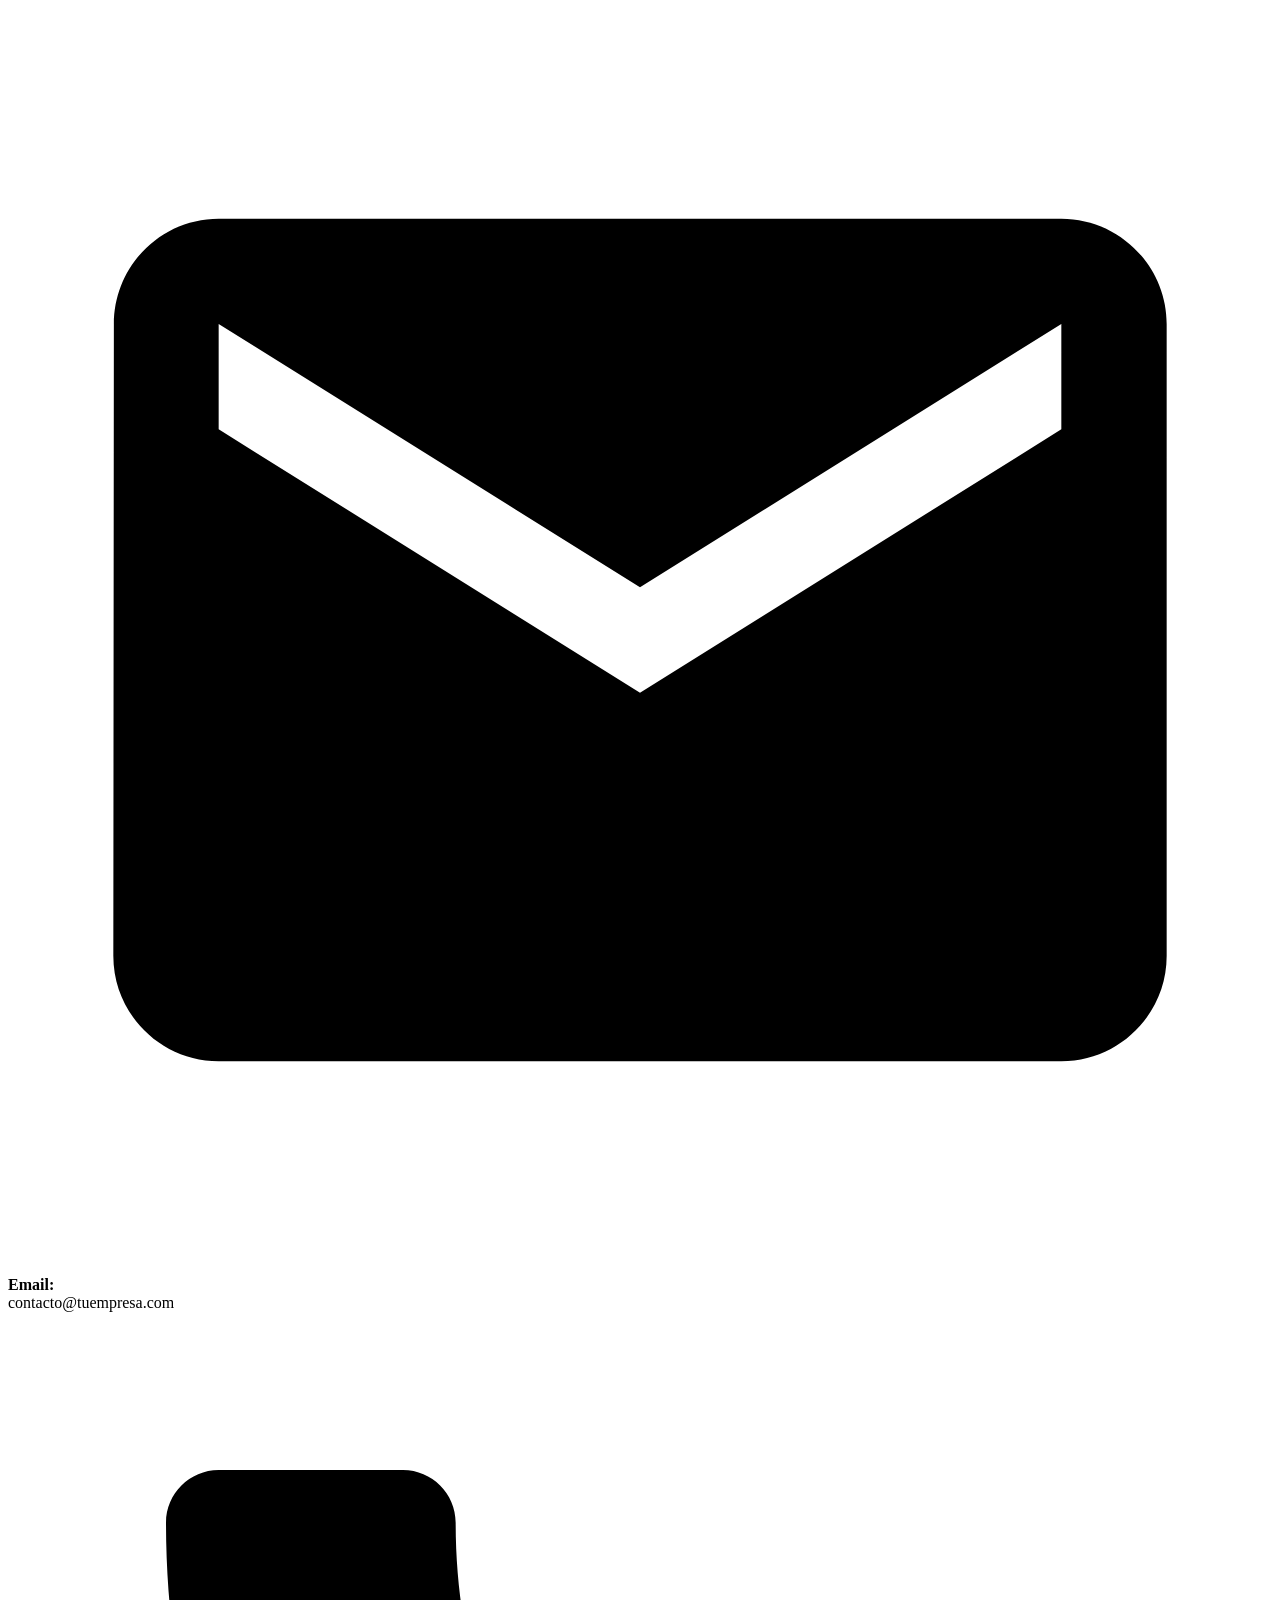
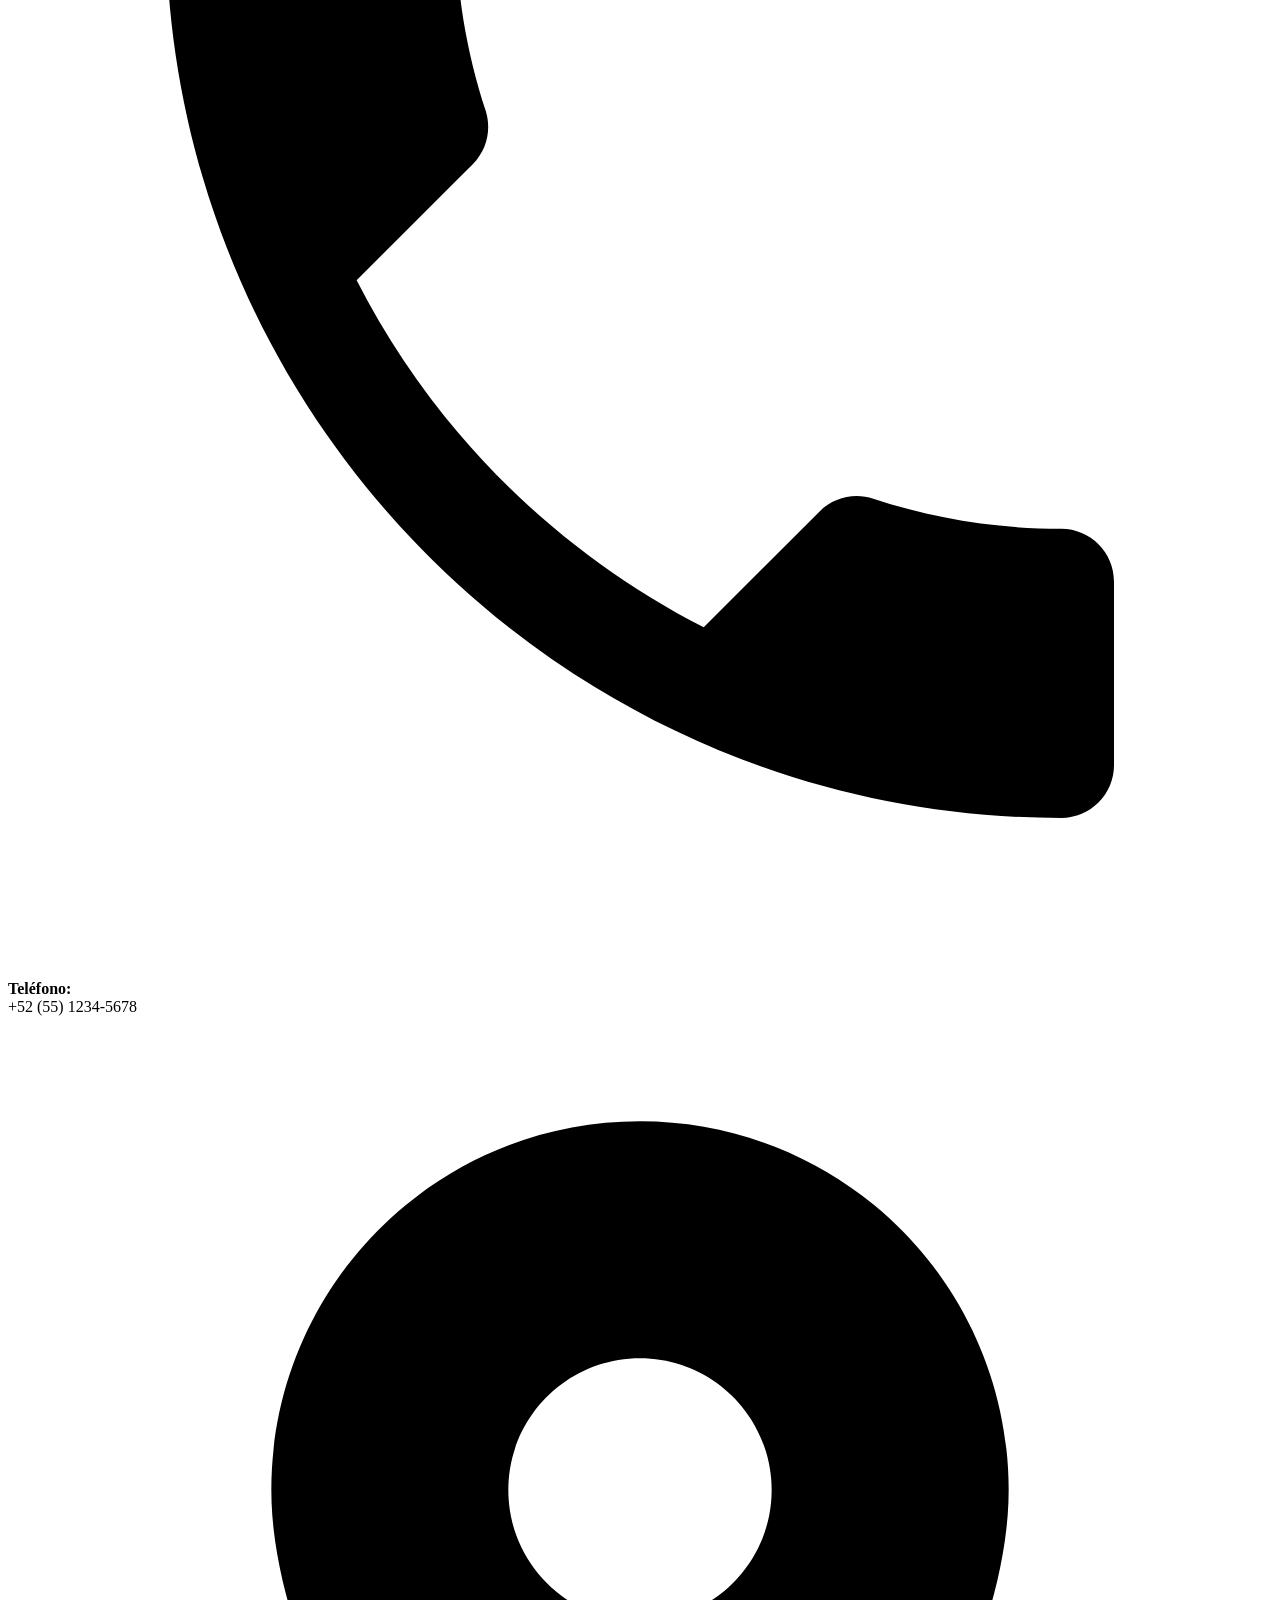
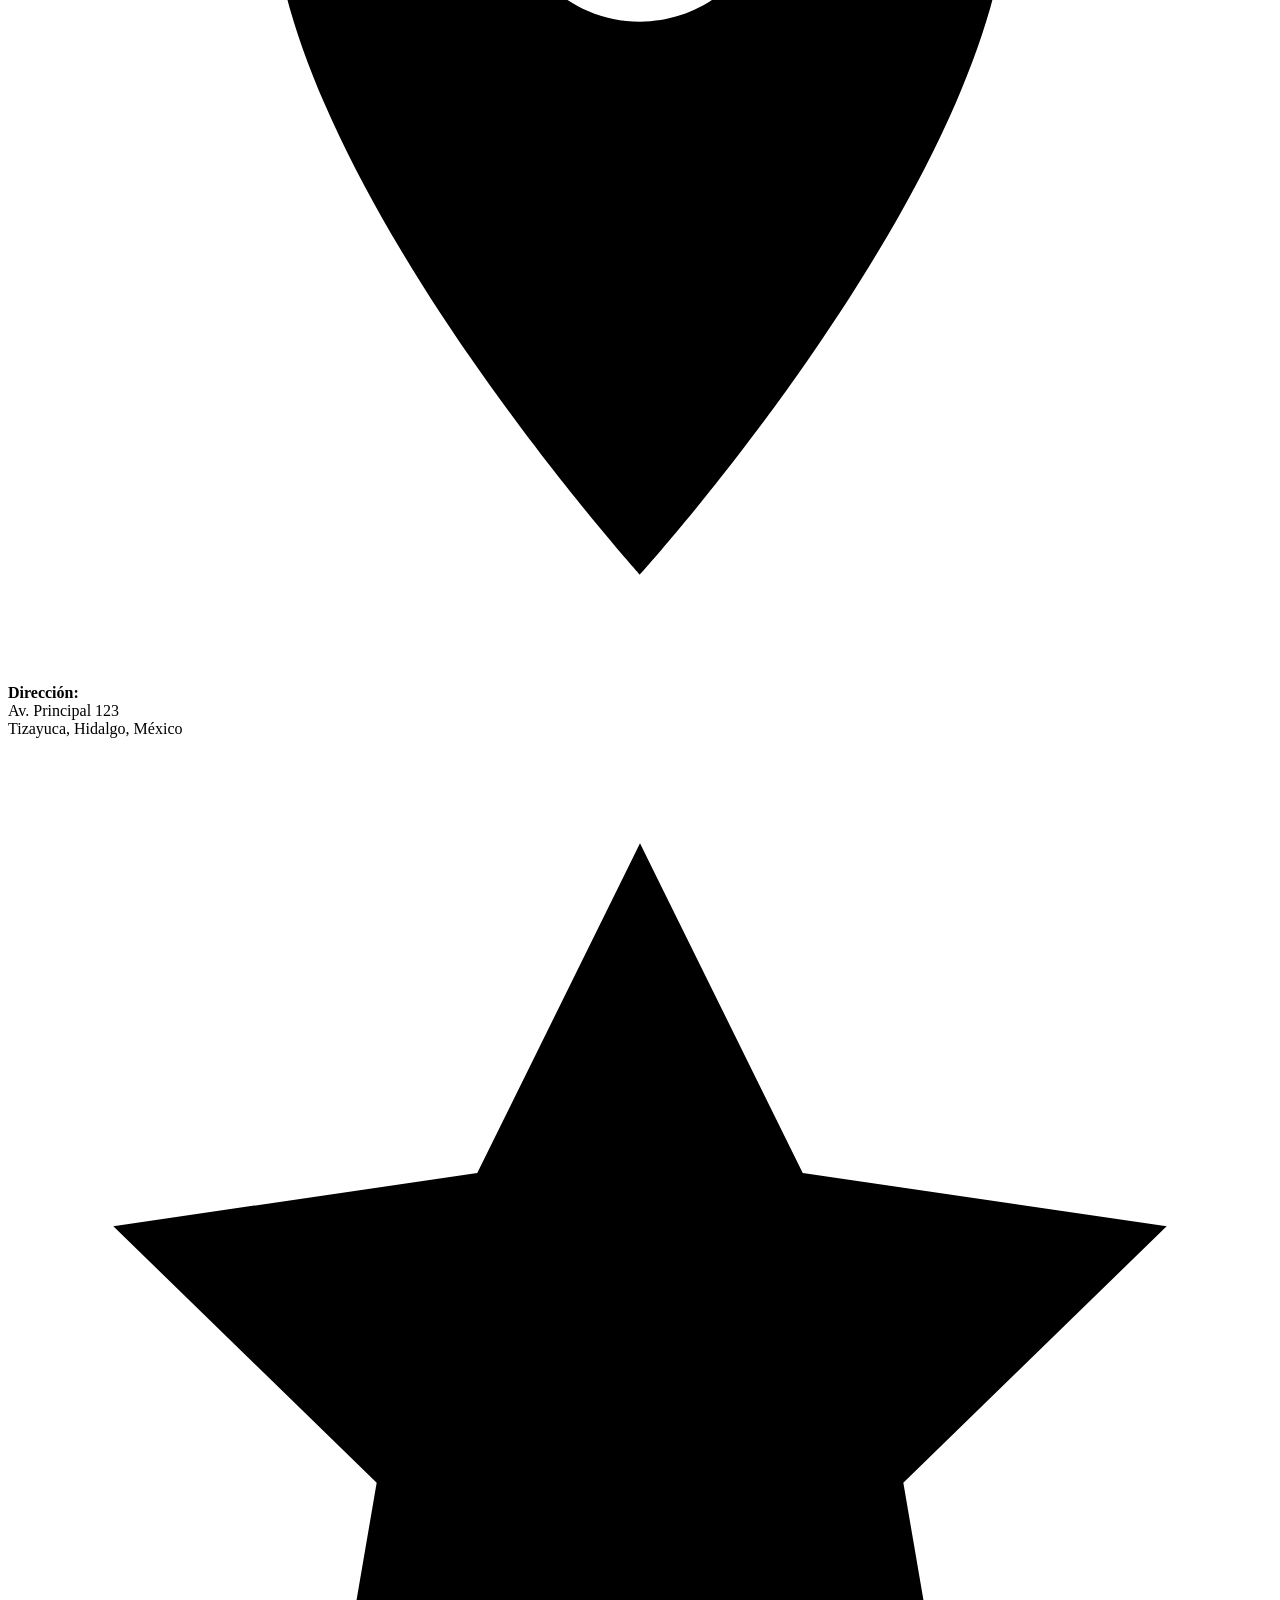
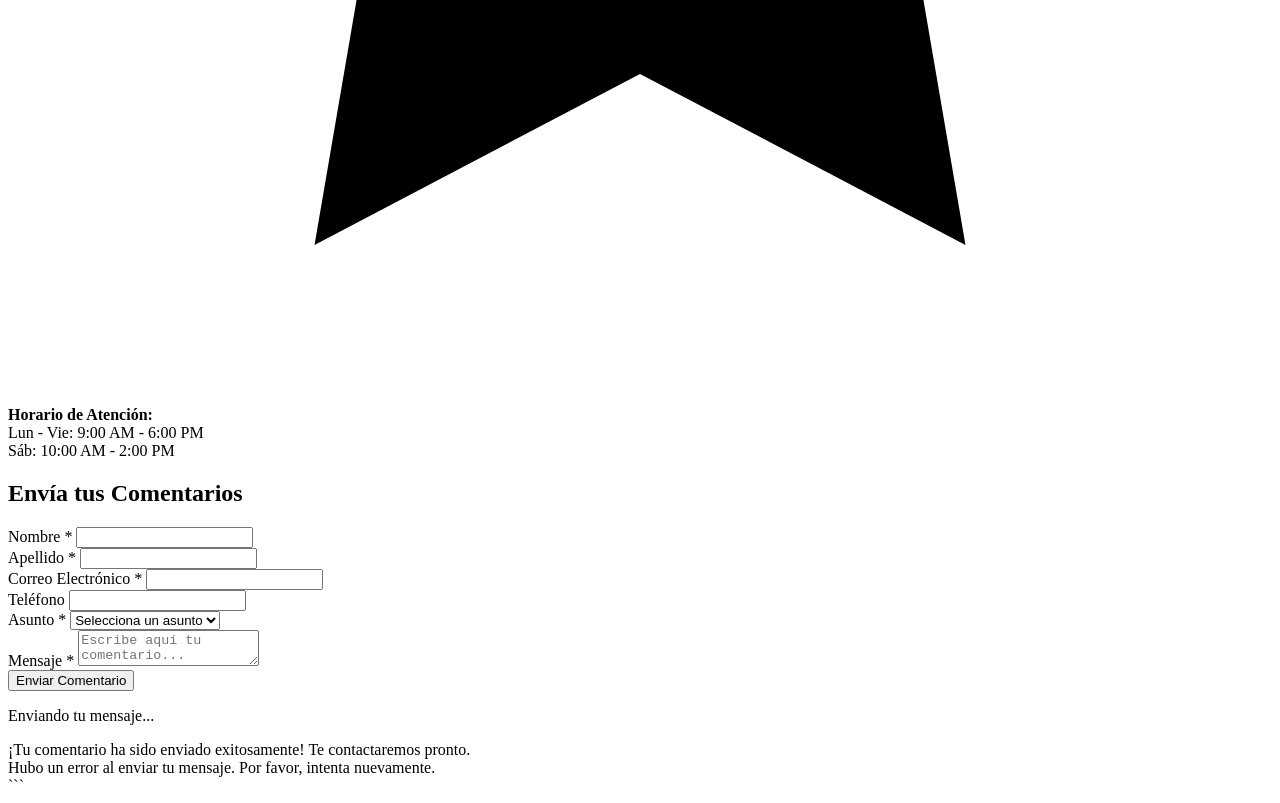
==== contacto.html @ 6d084d86 "Actualizar contacto.html" ====
<!DOCTYPE html>


            <div class="info-item">
                <svg class="info-icon" viewBox="0 0 24 24">
                    <path d="M20 4H4c-1.1 0-1.99.9-1.99 2L2 18c0 1.1.9 2 2 2h16c1.1 0 2-.9 2-2V6c0-1.1-.9-2-2-2zm0 4l-8 5-8-5V6l8 5 8-5v2z"/>
                </svg>
                <div>
                    <strong>Email:</strong><br>
                    contacto@tuempresa.com
                </div>
            </div>

            <div class="info-item">
                <svg class="info-icon" viewBox="0 0 24 24">
                    <path d="M6.62 10.79c1.44 2.83 3.76 5.14 6.59 6.59l2.2-2.2c.27-.27.67-.36 1.02-.24 1.12.37 2.33.57 3.57.57.55 0 1 .45 1 1V20c0 .55-.45 1-1 1-9.39 0-17-7.61-17-17 0-.55.45-1 1-1h3.5c.55 0 1 .45 1 1 0 1.25.2 2.45.57 3.57.11.35.03.74-.25 1.02l-2.2 2.2z"/>
                </svg>
                <div>
                    <strong>Teléfono:</strong><br>
                    +52 (55) 1234-5678
                </div>
            </div>

            <div class="info-item">
                <svg class="info-icon" viewBox="0 0 24 24">
                    <path d="M12 2C8.13 2 5 5.13 5 9c0 5.25 7 13 7 13s7-7.75 7-13c0-3.87-3.13-7-7-7zm0 9.5c-1.38 0-2.5-1.12-2.5-2.5s1.12-2.5 2.5-2.5 2.5 1.12 2.5 2.5-1.12 2.5-2.5 2.5z"/>
                </svg>
                <div>
                    <strong>Dirección:</strong><br>
                    Av. Principal 123<br>
                    Tizayuca, Hidalgo, México
                </div>
            </div>

            <div class="info-item">
                <svg class="info-icon" viewBox="0 0 24 24">
                    <path d="M12 2l3.09 6.26L22 9.27l-5 4.87 1.18 6.88L12 17.77l-6.18 3.25L7 14.14 2 9.27l6.91-1.01L12 2z"/>
                </svg>
                <div>
                    <strong>Horario de Atención:</strong><br>
                    Lun - Vie: 9:00 AM - 6:00 PM<br>
                    Sáb: 10:00 AM - 2:00 PM
                </div>
            </div>
        </div>

        <div class="contact-form">
            <h2>Envía tus Comentarios</h2>
            <form id="contactForm">
                <div class="form-row">
                    <div class="form-group">
                        <label for="nombre">Nombre *</label>
                        <input type="text" id="nombre" name="nombre" required>
                    </div>
                    <div class="form-group">
                        <label for="apellido">Apellido *</label>
                        <input type="text" id="apellido" name="apellido" required>
                    </div>
                </div>

                <div class="form-row">
                    <div class="form-group">
                        <label for="email">Correo Electrónico *</label>
                        <input type="email" id="email" name="email" required>
                    </div>
                    <div class="form-group">
                        <label for="telefono">Teléfono</label>
                        <input type="tel" id="telefono" name="telefono">
                    </div>
                </div>

                <div class="form-group">
                    <label for="asunto">Asunto *</label>
                    <select id="asunto" name="asunto" required>
                        <option value="">Selecciona un asunto</option>
                        <option value="comentario">Comentario General</option>
                        <option value="sugerencia">Sugerencia</option>
                        <option value="queja">Queja</option>
                        <option value="felicitacion">Felicitación</option>
                        <option value="soporte">Soporte Técnico</option>
                        <option value="otro">Otro</option>
                    </select>
                </div>

                <div class="form-group">
                    <label for="mensaje">Mensaje *</label>
                    <textarea id="mensaje" name="mensaje" placeholder="Escribe aquí tu comentario..." required></textarea>
                </div>

                <button type="submit" class="submit-btn">
                    Enviar Comentario
                </button>

                <div class="loading">
                    <div class="spinner"></div>
                    <p>Enviando tu mensaje...</p>
                </div>

                <div class="success-message">
                    ¡Tu comentario ha sido enviado exitosamente! Te contactaremos pronto.
                </div>

                <div class="error-message">
                    Hubo un error al enviar tu mensaje. Por favor, intenta nuevamente.
                </div>
            </form>
        </div>
    </div>
</div>

<script>
    document.getElementById('contactForm').addEventListener('submit', function(e) {
        e.preventDefault();
        
        // Obtener los datos del formulario
        const formData = {
            nombre: document.getElementById('nombre').value,
            apellido: document.getElementById('apellido').value,
            email: document.getElementById('email').value,
            telefono: document.getElementById('telefono').value,
            asunto: document.getElementById('asunto').value,
            mensaje: document.getElementById('mensaje').value
        };

        // Validación básica
        if (!formData.nombre || !formData.apellido || !formData.email || !formData.asunto || !formData.mensaje) {
            showError('Por favor, completa todos los campos obligatorios.');
            return;
        }

        // Validar email
        const emailRegex = /^[^\s@]+@[^\s@]+\.[^\s@]+$/;
        if (!emailRegex.test(formData.email)) {
            showError('Por favor, ingresa un correo electrónico válido.');
            return;
        }

        // Mostrar loading
        showLoading(true);
        hideMessages();

        // Simular envío del formulario
        setTimeout(() => {
            // Aquí normalmente harías una petición AJAX a tu servidor
            sendEmail(formData);
        }, 2000);
    });

    function sendEmail(formData) {
        // Configurar EmailJS o método de envío de correo
        // Por ahora simularemos el envío exitoso
        
        // Construir el enlace mailto como respaldo
        const subject = `Contacto Web: ${formData.asunto}`;
        const body = `
```

Nombre: ${formData.nombre} ${formData.apellido}
Email: ${formData.email}
Teléfono: ${formData.telefono || ‘No proporcionado’}
Asunto: ${formData.asunto}

Mensaje:
${formData.mensaje}
`.trim();

```
        const mailtoLink = `mailto:contacto@tuempresa.com?subject=${encodeURIComponent(subject)}&body=${encodeURIComponent(body)}`;
        
        // Abrir cliente de correo
        window.location.href = mailtoLink;
        
        showLoading(false);
        showSuccess();
        resetForm();
    }

    function showLoading(show) {
        const loading = document.querySelector('.loading');
        const submitBtn = document.querySelector('.submit-btn');
        
        if (show) {
            loading.style.display = 'block';
            submitBtn.style.display = 'none';
        } else {
            loading.style.display = 'none';
            submitBtn.style.display = 'block';
        }
    }

    function showSuccess() {
        const successMsg = document.querySelector('.success-message');
        successMsg.style.display = 'block';
        
        setTimeout(() => {
            successMsg.style.display = 'none';
        }, 5000);
    }

    function showError(message) {
        const errorMsg = document.querySelector('.error-message');
        errorMsg.textContent = message;
        errorMsg.style.display = 'block';
        
        setTimeout(() => {
            errorMsg.style.display = 'none';
        }, 5000);
    }

    function hideMessages() {
        document.querySelector('.success-message').style.display = 'none';
        document.querySelector('.error-message').style.display = 'none';
    }

    function resetForm() {
        document.getElementById('contactForm').reset();
    }

    // Animaciones adicionales para mejorar la experiencia
    document.addEventListener('DOMContentLoaded', function() {
        const formInputs = document.querySelectorAll('input, textarea, select');
        
        formInputs.forEach(input => {
            input.addEventListener('focus', function() {
                this.parentElement.style.transform = 'scale(1.02)';
            });
            
            input.addEventListener('blur', function() {
                this.parentElement.style.transform = 'scale(1)';
            });
        });
    });
</script>
```

</body>
</html>
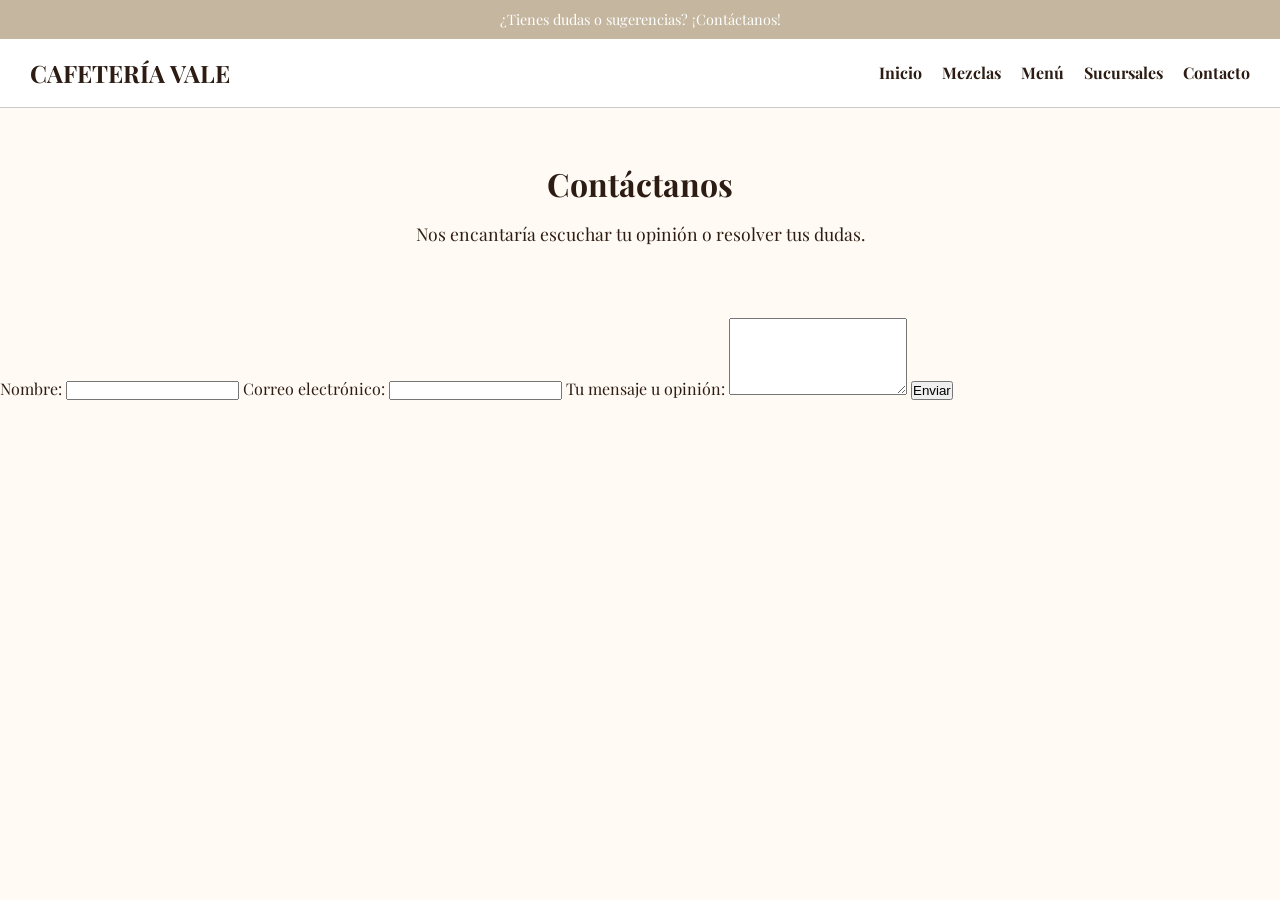
==== commit 779ab2b6: "Actualizar contacto.html" ====
--- a/contacto.html
+++ b/contacto.html
@@ -1,237 +1,45 @@
 <!DOCTYPE html>
+<html lang="es">
+<head>
+  <meta charset="UTF-8" />
+  <meta name="viewport" content="width=device-width, initial-scale=1.0"/>
+  <title>Contacto | Cafetería Vale</title>
+  <link rel="stylesheet" href="style.css" />
+</head>
+<body>
 
+  <div class="top-bar">¿Tienes dudas o sugerencias? ¡Contáctanos!</div>
 
-            <div class="info-item">
-                <svg class="info-icon" viewBox="0 0 24 24">
-                    <path d="M20 4H4c-1.1 0-1.99.9-1.99 2L2 18c0 1.1.9 2 2 2h16c1.1 0 2-.9 2-2V6c0-1.1-.9-2-2-2zm0 4l-8 5-8-5V6l8 5 8-5v2z"/>
-                </svg>
-                <div>
-                    <strong>Email:</strong><br>
-                    contacto@tuempresa.com
-                </div>
-            </div>
+  <nav class="navbar">
+    <div class="logo">CAFETERÍA VALE</div>
+    <ul class="nav-links">
+      <li><a href="index.html">Inicio</a></li>
+      <li><a href="mezclas.html">Mezclas</a></li>
+      <li><a href="menu.html">Menú</a></li>
+      <li><a href="sucursales.html">Sucursales</a></li>
+      <li><a href="contacto.html">Contacto</a></li>
+    </ul>
+  </nav>
 
-            <div class="info-item">
-                <svg class="info-icon" viewBox="0 0 24 24">
-                    <path d="M6.62 10.79c1.44 2.83 3.76 5.14 6.59 6.59l2.2-2.2c.27-.27.67-.36 1.02-.24 1.12.37 2.33.57 3.57.57.55 0 1 .45 1 1V20c0 .55-.45 1-1 1-9.39 0-17-7.61-17-17 0-.55.45-1 1-1h3.5c.55 0 1 .45 1 1 0 1.25.2 2.45.57 3.57.11.35.03.74-.25 1.02l-2.2 2.2z"/>
-                </svg>
-                <div>
-                    <strong>Teléfono:</strong><br>
-                    +52 (55) 1234-5678
-                </div>
-            </div>
+  <section class="bienvenida">
+    <h2>Contáctanos</h2>
+    <p>Nos encantaría escuchar tu opinión o resolver tus dudas.</p>
+  </section>
 
-            <div class="info-item">
-                <svg class="info-icon" viewBox="0 0 24 24">
-                    <path d="M12 2C8.13 2 5 5.13 5 9c0 5.25 7 13 7 13s7-7.75 7-13c0-3.87-3.13-7-7-7zm0 9.5c-1.38 0-2.5-1.12-2.5-2.5s1.12-2.5 2.5-2.5 2.5 1.12 2.5 2.5-1.12 2.5-2.5 2.5z"/>
-                </svg>
-                <div>
-                    <strong>Dirección:</strong><br>
-                    Av. Principal 123<br>
-                    Tizayuca, Hidalgo, México
-                </div>
-            </div>
+  <section class="formulario-contacto">
+    <form action="https://formspree.io/f/tu-id-aqui" method="POST">
+      <label for="nombre">Nombre:</label>
+      <input type="text" id="nombre" name="nombre" required />
 
-            <div class="info-item">
-                <svg class="info-icon" viewBox="0 0 24 24">
-                    <path d="M12 2l3.09 6.26L22 9.27l-5 4.87 1.18 6.88L12 17.77l-6.18 3.25L7 14.14 2 9.27l6.91-1.01L12 2z"/>
-                </svg>
-                <div>
-                    <strong>Horario de Atención:</strong><br>
-                    Lun - Vie: 9:00 AM - 6:00 PM<br>
-                    Sáb: 10:00 AM - 2:00 PM
-                </div>
-            </div>
-        </div>
+      <label for="correo">Correo electrónico:</label>
+      <input type="email" id="correo" name="correo" required />
 
-        <div class="contact-form">
-            <h2>Envía tus Comentarios</h2>
-            <form id="contactForm">
-                <div class="form-row">
-                    <div class="form-group">
-                        <label for="nombre">Nombre *</label>
-                        <input type="text" id="nombre" name="nombre" required>
-                    </div>
-                    <div class="form-group">
-                        <label for="apellido">Apellido *</label>
-                        <input type="text" id="apellido" name="apellido" required>
-                    </div>
-                </div>
+      <label for="mensaje">Tu mensaje u opinión:</label>
+      <textarea id="mensaje" name="mensaje" rows="5" required></textarea>
 
-                <div class="form-row">
-                    <div class="form-group">
-                        <label for="email">Correo Electrónico *</label>
-                        <input type="email" id="email" name="email" required>
-                    </div>
-                    <div class="form-group">
-                        <label for="telefono">Teléfono</label>
-                        <input type="tel" id="telefono" name="telefono">
-                    </div>
-                </div>
-
-                <div class="form-group">
-                    <label for="asunto">Asunto *</label>
-                    <select id="asunto" name="asunto" required>
-                        <option value="">Selecciona un asunto</option>
-                        <option value="comentario">Comentario General</option>
-                        <option value="sugerencia">Sugerencia</option>
-                        <option value="queja">Queja</option>
-                        <option value="felicitacion">Felicitación</option>
-                        <option value="soporte">Soporte Técnico</option>
-                        <option value="otro">Otro</option>
-                    </select>
-                </div>
-
-                <div class="form-group">
-                    <label for="mensaje">Mensaje *</label>
-                    <textarea id="mensaje" name="mensaje" placeholder="Escribe aquí tu comentario..." required></textarea>
-                </div>
-
-                <button type="submit" class="submit-btn">
-                    Enviar Comentario
-                </button>
-
-                <div class="loading">
-                    <div class="spinner"></div>
-                    <p>Enviando tu mensaje...</p>
-                </div>
-
-                <div class="success-message">
-                    ¡Tu comentario ha sido enviado exitosamente! Te contactaremos pronto.
-                </div>
-
-                <div class="error-message">
-                    Hubo un error al enviar tu mensaje. Por favor, intenta nuevamente.
-                </div>
-            </form>
-        </div>
-    </div>
-</div>
-
-<script>
-    document.getElementById('contactForm').addEventListener('submit', function(e) {
-        e.preventDefault();
-        
-        // Obtener los datos del formulario
-        const formData = {
-            nombre: document.getElementById('nombre').value,
-            apellido: document.getElementById('apellido').value,
-            email: document.getElementById('email').value,
-            telefono: document.getElementById('telefono').value,
-            asunto: document.getElementById('asunto').value,
-            mensaje: document.getElementById('mensaje').value
-        };
-
-        // Validación básica
-        if (!formData.nombre || !formData.apellido || !formData.email || !formData.asunto || !formData.mensaje) {
-            showError('Por favor, completa todos los campos obligatorios.');
-            return;
-        }
-
-        // Validar email
-        const emailRegex = /^[^\s@]+@[^\s@]+\.[^\s@]+$/;
-        if (!emailRegex.test(formData.email)) {
-            showError('Por favor, ingresa un correo electrónico válido.');
-            return;
-        }
-
-        // Mostrar loading
-        showLoading(true);
-        hideMessages();
-
-        // Simular envío del formulario
-        setTimeout(() => {
-            // Aquí normalmente harías una petición AJAX a tu servidor
-            sendEmail(formData);
-        }, 2000);
-    });
-
-    function sendEmail(formData) {
-        // Configurar EmailJS o método de envío de correo
-        // Por ahora simularemos el envío exitoso
-        
-        // Construir el enlace mailto como respaldo
-        const subject = `Contacto Web: ${formData.asunto}`;
-        const body = `
-```
-
-Nombre: ${formData.nombre} ${formData.apellido}
-Email: ${formData.email}
-Teléfono: ${formData.telefono || ‘No proporcionado’}
-Asunto: ${formData.asunto}
-
-Mensaje:
-${formData.mensaje}
-`.trim();
-
-```
-        const mailtoLink = `mailto:contacto@tuempresa.com?subject=${encodeURIComponent(subject)}&body=${encodeURIComponent(body)}`;
-        
-        // Abrir cliente de correo
-        window.location.href = mailtoLink;
-        
-        showLoading(false);
-        showSuccess();
-        resetForm();
-    }
-
-    function showLoading(show) {
-        const loading = document.querySelector('.loading');
-        const submitBtn = document.querySelector('.submit-btn');
-        
-        if (show) {
-            loading.style.display = 'block';
-            submitBtn.style.display = 'none';
-        } else {
-            loading.style.display = 'none';
-            submitBtn.style.display = 'block';
-        }
-    }
-
-    function showSuccess() {
-        const successMsg = document.querySelector('.success-message');
-        successMsg.style.display = 'block';
-        
-        setTimeout(() => {
-            successMsg.style.display = 'none';
-        }, 5000);
-    }
-
-    function showError(message) {
-        const errorMsg = document.querySelector('.error-message');
-        errorMsg.textContent = message;
-        errorMsg.style.display = 'block';
-        
-        setTimeout(() => {
-            errorMsg.style.display = 'none';
-        }, 5000);
-    }
-
-    function hideMessages() {
-        document.querySelector('.success-message').style.display = 'none';
-        document.querySelector('.error-message').style.display = 'none';
-    }
-
-    function resetForm() {
-        document.getElementById('contactForm').reset();
-    }
-
-    // Animaciones adicionales para mejorar la experiencia
-    document.addEventListener('DOMContentLoaded', function() {
-        const formInputs = document.querySelectorAll('input, textarea, select');
-        
-        formInputs.forEach(input => {
-            input.addEventListener('focus', function() {
-                this.parentElement.style.transform = 'scale(1.02)';
-            });
-            
-            input.addEventListener('blur', function() {
-                this.parentElement.style.transform = 'scale(1)';
-            });
-        });
-    });
-</script>
-```
+      <button type="submit">Enviar</button>
+    </form>
+  </section>
 
 </body>
 </html>
--- a/style.css
+++ b/style.css
@@ -0,0 +1,570 @@
+/* Fuente vintage */
+@import url('https://fonts.googleapis.com/css2?family=Playfair+Display:wght@500&family=Roboto&display=swap');
+
+* {
+  margin: 0;
+  padding: 0;
+  box-sizing: border-box;
+}
+
+body {
+  font-family: 'Playfair Display', serif;
+  background-color: #fffaf3;
+  color: #2c1c13;
+  line-height: 1.6;
+}
+
+/* Top bar de envíos */
+.top-bar {
+  background-color: #c4b69f;
+  color: white;
+  text-align: center;
+  padding: 8px;
+  font-size: 0.9rem;
+}
+
+/* Navbar */
+.navbar {
+  display: flex;
+  justify-content: space-between;
+  align-items: center;
+  background-color: #fff;
+  padding: 15px 30px;
+  border-bottom: 1px solid #ccc;
+}
+
+.logo {
+  font-size: 1.5rem;
+  font-weight: bold;
+  color: #2c1c13;
+}
+
+.nav-links {
+  list-style: none;
+  display: flex;
+  gap: 20px;
+}
+
+.nav-links li a {
+  text-decoration: none;
+  color: #2c1c13;
+  font-weight: bold;
+  transition: color 0.3s;
+}
+
+.nav-links li a:hover {
+  color: #a67b5b;
+}
+
+.icons button {
+  font-size: 1.3rem;
+  background: none;
+  border: none;
+  cursor: pointer;
+}
+
+/* Sección de bienvenida */
+.bienvenida {
+  text-align: center;
+  padding: 50px 20px;
+}
+
+.bienvenida h2 {
+  font-size: 2rem;
+  margin-bottom: 10px;
+}
+
+.bienvenida p {
+  font-size: 1.1rem;
+  margin-bottom: 20px;
+}
+
+.boton-descarga {
+  display: inline-block;
+  background-color: #a67b5b;
+  color: white;
+  padding: 10px 20px;
+  text-decoration: none;
+  border-radius: 30px;
+  font-weight: bold;
+  margin-bottom: 30px;
+  transition: background-color 0.3s;
+}
+
+.boton-descarga:hover {
+  background-color: #8c5c3c;
+}
+
+.bienvenida img {
+  max-width: 90%;
+  height: auto;
+  margin-top: 20px;
+  border-radius: 10px;
+  box-shadow: 0 4px 10px rgba(0,0,0,0.1);
+}
+.producto {
+  width: 300px;
+  background-color: #fff9f3;
+  border-radius: 10px;
+  box-shadow: 0 4px 10px rgba(0, 0, 0, 0.1);
+  margin: 15px;
+  padding: 20px;
+  text-align: center;
+  font-family: 'Georgia', serif;
+  color: #4e342e;
+  display: inline-block;
+  vertical-align: top;
+  transition: transform 0.3s ease;
+}
+
+.producto:hover {
+  transform: scale(1.03);
+}
+
+.producto img {
+  width: 100%;
+  height: auto;
+  border-radius: 8px;
+  margin-bottom: 15px;
+}
+
+.producto h3 {
+  font-size: 20px;
+  margin-bottom: 10px;
+  color: #3e2723;
+}
+
+.producto p {
+  font-size: 16px;
+  margin: 5px 0;
+}
+
+.boton-descarga {
+  background-color: #6d4c41;
+  color: white;
+  border: none;
+  padding: 10px 18px;
+  margin-top: 10px;
+  border-radius: 5px;
+  cursor: pointer;
+  font-weight: bold;
+  font-size: 14px;
+  transition: background-color 0.3s ease;
+}
+
+.boton-descarga:hover {
+  background-color: #4e342e;
+}
+
+/* Sección de productos */
+.productos {
+  display: flex;
+  flex-wrap: wrap;
+  gap: 2em;
+  justify-content: center;
+  padding: 2em;
+}
+
+.producto {
+  background-color: white;
+  border-radius: 12px;
+  box-shadow: 0 4px 8px rgba(0,0,0,0.1);
+  padding: 1em;
+  width: 280px;
+  text-align: center;
+  transition: transform 0.3s;
+}
+
+.producto:hover {
+  transform: translateY(-5px);
+}
+
+.producto img {
+  width: 100%;
+  height: 180px;
+  object-fit: cover;
+  border-radius: 8px;
+  margin-bottom: 1em;
+}
+
+.producto h3 {
+  font-family: 'Playfair Display', serif;
+  font-size: 1.4em;
+  margin-bottom: 0.2em;
+}
+
+.producto p {
+  color: #4e342e;
+  font-size: 1.1em;
+  margin-bottom: 1em;
+}
+
+.producto label {
+  display: block;
+  margin: 0.5em 0 0.2em;
+  font-size: 0.9em;
+  text-align: left;
+}
+
+.producto select {
+  width: 100%;
+  padding: 0.5em;
+  margin-top: 0.2em;
+  border: 1px solid #ccc;
+  border-radius: 5px;
+  font-family: 'Roboto', sans-serif;
+}
+
+/* Botón agregar */
+.producto button {
+  margin-top: 1em;
+  padding: 0.6em 1.5em;
+  background-color: #a67b5b;
+  color: white;
+  border: none;
+  border-radius: 30px;
+  font-weight: bold;
+  cursor: pointer;
+  transition: background-color 0.3s;
+}
+
+.producto button:hover {
+  background-color: #8c5c3c;
+}
+.menu-productos {
+  display: grid;
+  grid-template-columns: repeat(auto-fit, minmax(250px, 1fr)); /* columnas adaptables */
+  gap: 30px;
+  padding: 20px;
+}
+.producto {
+  background-color: #fff; /* Fondo blanco o café claro */
+  border-radius: 10px;
+  padding: 20px;
+  box-shadow: 0 2px 8px rgba(0, 0, 0, 0.1);
+  text-align: center;
+}
+
+.producto img {
+  width: 100%;
+  height: 180px;
+  object-fit: cover;
+  border-radius: 8px;
+  margin-bottom: 10px;
+}
+
+.producto h2 {
+  font-size: 1.3rem;
+  color: #3e2723; /* Café oscuro */
+  margin: 10px 0;
+}
+
+.producto label,
+.producto select,
+.producto button {
+  display: block;
+  width: 100%;
+  margin: 5px 0;
+}
+
+.producto button {
+  background-color: #6d4c41; /* Café */
+  color: #fff;
+  border: none;
+  padding: 10px;
+  border-radius: 5px;
+  cursor: pointer;
+  transition: background 0.3s ease;
+}
+
+.producto button:hover {
+  background-color: #5d4037; /* Café más oscuro al pasar el mouse */
+}
+
+/* Footer */
+footer {
+  text-align: center;
+  padding: 20px;
+  background-color: #2c1c13;
+  color: white;
+  font-size: 0.9rem;
+  margin-top: 40px;
+}
+
+/* ESTILOS PARA EL CARRITO */
+
+/* Contenedor principal del carrito */
+#carrito-contenedor {
+  position: fixed;
+  top: 0;
+  right: -400px;
+  width: 400px;
+  height: 100vh;
+  background-color: #fff;
+  border-left: 3px solid #6B4F3A;
+  box-shadow: -4px 0 15px rgba(0, 0, 0, 0.2);
+  transition: right 0.3s ease-in-out;
+  z-index: 1000;
+  display: flex;
+  flex-direction: column;
+}
+
+#carrito-contenedor.abierto {
+  right: 0;
+}
+
+/* Header del carrito */
+.carrito-header {
+  background-color: #6B4F3A;
+  color: white;
+  padding: 20px;
+  display: flex;
+  justify-content: space-between;
+  align-items: center;
+}
+
+.carrito-header h3 {
+  margin: 0;
+  font-size: 1.3rem;
+}
+
+.btn-cerrar {
+  background: none;
+  border: none;
+  color: white;
+  font-size: 24px;
+  cursor: pointer;
+  padding: 0;
+  width: 30px;
+  height: 30px;
+  border-radius: 50%;
+  display: flex;
+  align-items: center;
+  justify-content: center;
+}
+
+.btn-cerrar:hover {
+  background-color: rgba(255, 255, 255, 0.1);
+}
+
+/* Contenido del carrito */
+.carrito-contenido {
+  flex: 1;
+  padding: 20px;
+  overflow-y: auto;
+  display: flex;
+  flex-direction: column;
+}
+
+/* Lista de productos */
+#lista-carrito {
+  list-style: none;
+  padding: 0;
+  margin: 0;
+  flex: 1;
+}
+
+/* Items individuales del carrito */
+.item-carrito {
+  background-color: #f9f9f9;
+  border: 1px solid #e0e0e0;
+  border-radius: 8px;
+  padding: 15px;
+  margin-bottom: 10px;
+  transition: box-shadow 0.2s;
+}
+
+.item-carrito:hover {
+  box-shadow: 0 2px 8px rgba(0, 0, 0, 0.1);
+}
+
+.item-info {
+  display: flex;
+  justify-content: space-between;
+  align-items: center;
+  margin-bottom: 10px;
+}
+
+.item-nombre {
+  font-weight: bold;
+  font-size: 0.9rem;
+  color: #2c1c13;
+  flex: 1;
+}
+
+.item-precio {
+  color: #6B4F3A;
+  font-weight: bold;
+}
+
+/* Controles de cantidad */
+.item-controles {
+  display: flex;
+  align-items: center;
+  gap: 10px;
+  margin-bottom: 10px;
+}
+
+.btn-cantidad {
+  background-color: #6B4F3A;
+  color: white;
+  border: none;
+  width: 30px;
+  height: 30px;
+  border-radius: 50%;
+  cursor: pointer;
+  font-size: 16px;
+  display: flex;
+  align-items: center;
+  justify-content: center;
+}
+
+.btn-cantidad:hover {
+  background-color: #5a3f2a;
+}
+
+.cantidad {
+  background-color: #e0e0e0;
+  padding: 5px 15px;
+  border-radius: 15px;
+  font-weight: bold;
+  min-width: 40px;
+  text-align: center;
+}
+
+.btn-eliminar {
+  background-color: #d32f2f;
+  color: white;
+  border: none;
+  padding: 5px 10px;
+  border-radius: 4px;
+  cursor: pointer;
+  margin-left: auto;
+}
+
+.btn-eliminar:hover {
+  background-color: #b71c1c;
+}
+
+/* Subtotal del item */
+.item-subtotal {
+  text-align: right;
+  font-weight: bold;
+  color: #6B4F3A;
+  font-size: 0.9rem;
+}
+
+/* Total del carrito */
+.carrito-total {
+  border-top: 2px solid #6B4F3A;
+  padding-top: 15px;
+  margin-top: 10px;
+  margin-bottom: 20px;
+}
+
+#total-carrito {
+  font-size: 1.3rem;
+  font-weight: bold;
+  color: #2c1c13;
+  text-align: center;
+  background-color: #f5f5f5;
+  padding: 10px;
+  border-radius: 8px;
+}
+
+/* Botones de acción */
+.carrito-acciones {
+  display: flex;
+  flex-direction: column;
+  gap: 10px;
+}
+
+.btn-vaciar, .btn-checkout {
+  padding: 12px 20px;
+  border: none;
+  border-radius: 25px;
+  font-weight: bold;
+  cursor: pointer;
+  transition: background-color 0.3s;
+  font-size: 1rem;
+}
+
+.btn-vaciar {
+  background-color: #757575;
+  color: white;
+}
+
+.btn-vaciar:hover {
+  background-color: #616161;
+}
+
+.btn-checkout {
+  background-color: #4CAF50;
+  color: white;
+}
+
+.btn-checkout:hover {
+  background-color: #45a049;
+}
+
+/* Notificación de producto agregado */
+.notificacion-agregado {
+  position: fixed;
+  top: 20px;
+  right: 20px;
+  background-color: #4CAF50;
+  color: white;
+  padding: 15px 20px;
+  border-radius: 8px;
+  box-shadow: 0 4px 12px rgba(0, 0, 0, 0.15);
+  transform: translateX(100%);
+  transition: transform 0.3s ease-in-out;
+  z-index: 1001;
+  font-weight: bold;
+}
+
+.notificacion-agregado.mostrar {
+  transform: translateX(0);
+}
+
+/* Responsive para el carrito */
+@media (max-width: 768px) {
+  #carrito-contenedor {
+    width: 100%;
+    right: -100%;
+  }
+  
+  .carrito-header h3 {
+    font-size: 1.1rem;
+  }
+  
+  .item-nombre {
+    font-size: 0.8rem;
+  }
+  
+  .item-controles {
+    flex-wrap: wrap;
+    gap: 5px;
+  }
+}
+
+/* Responsivo */
+@media (max-width: 768px) {
+  .navbar {
+    flex-direction: column;
+    gap: 15px;
+  }
+
+  .nav-links {
+    flex-direction: column;
+    gap: 10px;
+  }
+
+  .bienvenida h2 {
+    font-size: 1.5rem;
+  }
+
+  .producto {
+    width: 90%;
+  }
+}
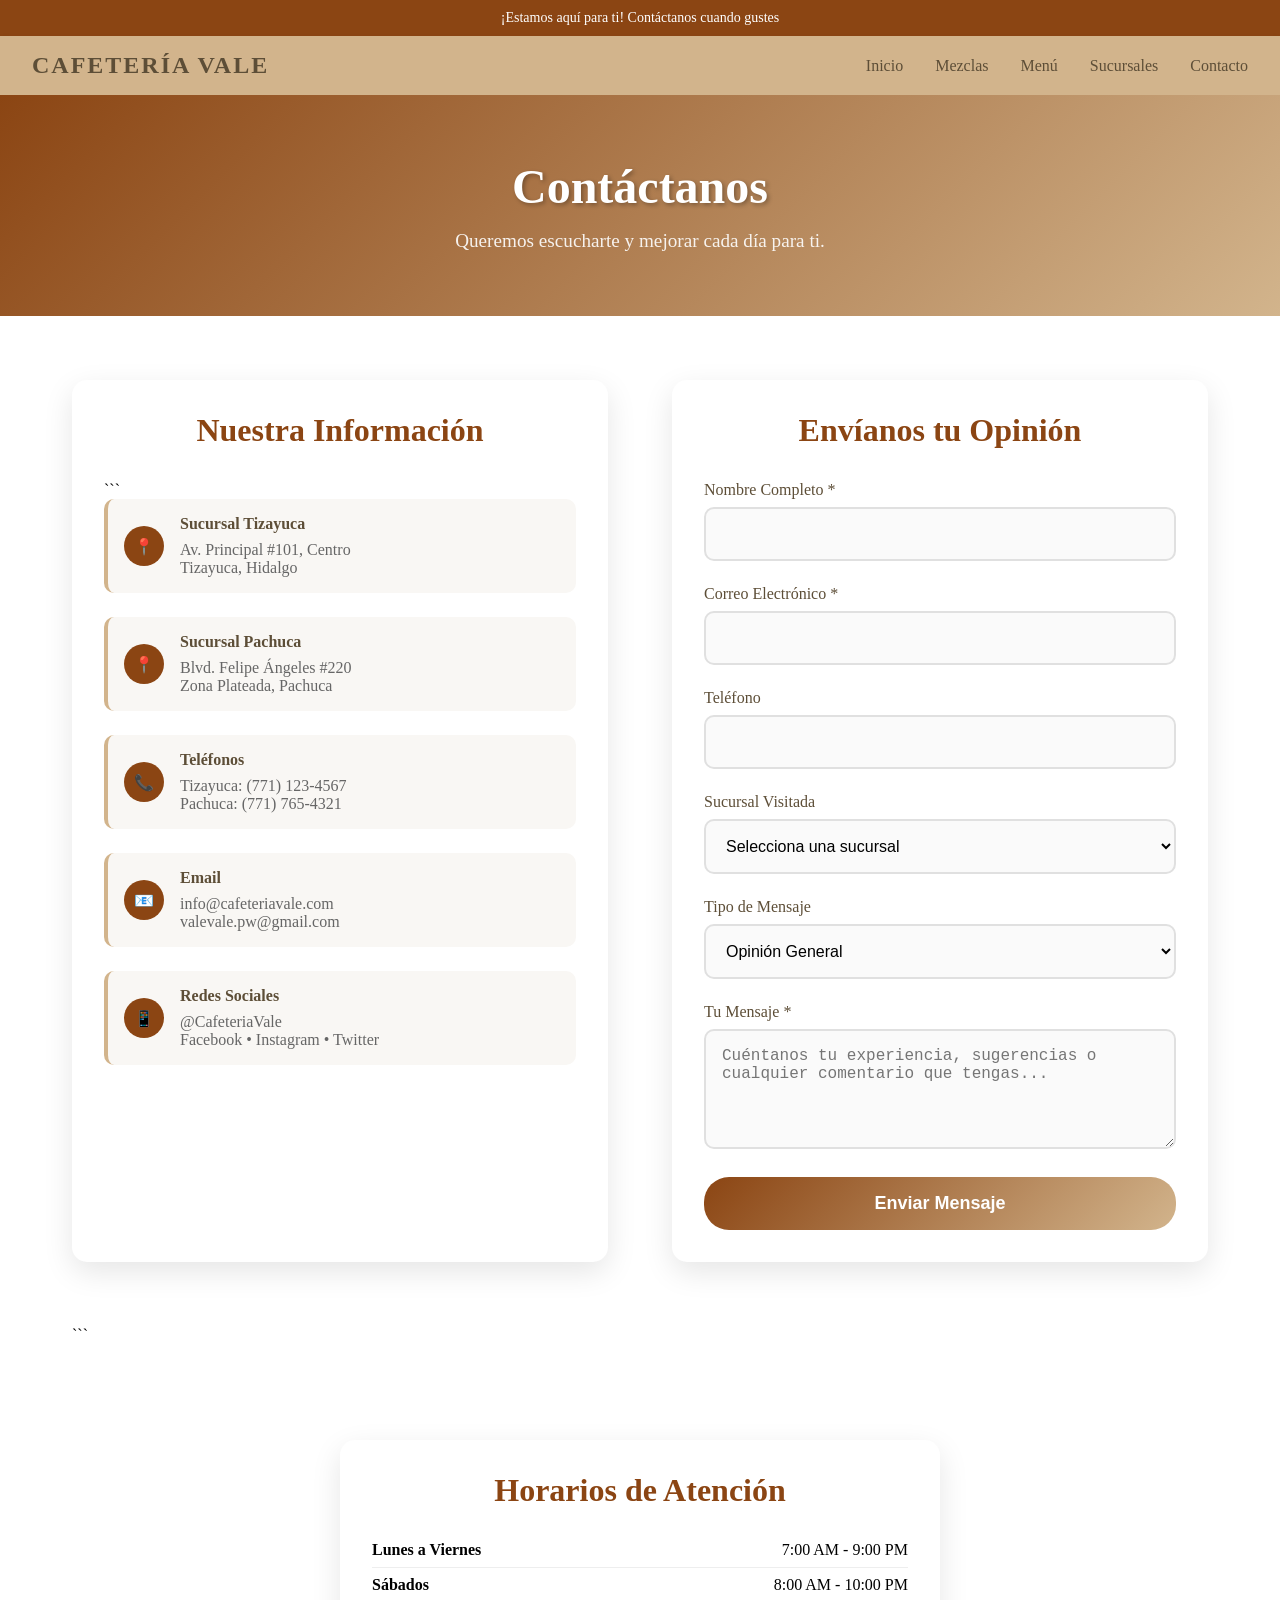
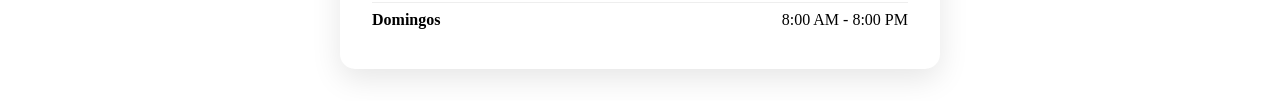
==== commit b0f9b51b: "Actualizar contacto.html" ====
--- a/contacto.html
+++ b/contacto.html
@@ -1,14 +1,272 @@
 <!DOCTYPE html>
+
 <html lang="es">
 <head>
   <meta charset="UTF-8" />
   <meta name="viewport" content="width=device-width, initial-scale=1.0"/>
   <title>Contacto | Cafetería Vale</title>
-  <link rel="stylesheet" href="style.css" />
+  <style>
+    * {
+      margin: 0;
+      padding: 0;
+      box-sizing: border-box;
+    }
+
+```
+body {
+  font-family: 'Arial', sans-serif;
+  line-height: 1.6;
+  color: #333;
+  background-color: #f8f6f3;
+}
+
+.top-bar {
+  background-color: #8B4513;
+  color: white;
+  text-align: center;
+  padding: 10px;
+  font-size: 14px;
+}
+
+.navbar {
+  background-color: #D2B48C;
+  padding: 1rem 2rem;
+  display: flex;
+  justify-content: space-between;
+  align-items: center;
+  box-shadow: 0 2px 5px rgba(0,0,0,0.1);
+}
+
+.logo {
+  font-size: 24px;
+  font-weight: bold;
+  color: #5D4E37;
+  letter-spacing: 2px;
+}
+
+.nav-links {
+  display: flex;
+  list-style: none;
+  gap: 2rem;
+}
+
+.nav-links a {
+  text-decoration: none;
+  color: #5D4E37;
+  font-weight: 500;
+  transition: color 0.3s ease;
+}
+
+.nav-links a:hover {
+  color: #8B4513;
+}
+
+.bienvenida {
+  background: linear-gradient(135deg, #8B4513, #D2B48C);
+  color: white;
+  text-align: center;
+  padding: 4rem 2rem;
+}
+
+.bienvenida h2 {
+  font-size: 3rem;
+  margin-bottom: 1rem;
+  text-shadow: 2px 2px 4px rgba(0,0,0,0.3);
+}
+
+.bienvenida p {
+  font-size: 1.2rem;
+  opacity: 0.9;
+}
+
+.contacto-container {
+  max-width: 1200px;
+  margin: 0 auto;
+  padding: 4rem 2rem;
+  display: grid;
+  grid-template-columns: 1fr 1fr;
+  gap: 4rem;
+}
+
+.info-contacto {
+  background: white;
+  padding: 2rem;
+  border-radius: 15px;
+  box-shadow: 0 10px 30px rgba(0,0,0,0.1);
+}
+
+.info-contacto h3 {
+  color: #8B4513;
+  font-size: 2rem;
+  margin-bottom: 2rem;
+  text-align: center;
+}
+
+.contacto-item {
+  display: flex;
+  align-items: center;
+  margin-bottom: 1.5rem;
+  padding: 1rem;
+  background: #f9f7f4;
+  border-radius: 10px;
+  border-left: 4px solid #D2B48C;
+}
+
+.contacto-icon {
+  width: 40px;
+  height: 40px;
+  background: #8B4513;
+  border-radius: 50%;
+  display: flex;
+  align-items: center;
+  justify-content: center;
+  margin-right: 1rem;
+  color: white;
+  font-weight: bold;
+}
+
+.contacto-texto h4 {
+  color: #5D4E37;
+  margin-bottom: 0.5rem;
+}
+
+.contacto-texto p {
+  color: #666;
+}
+
+.form-opiniones {
+  background: white;
+  padding: 2rem;
+  border-radius: 15px;
+  box-shadow: 0 10px 30px rgba(0,0,0,0.1);
+}
+
+.form-opiniones h3 {
+  color: #8B4513;
+  font-size: 2rem;
+  margin-bottom: 2rem;
+  text-align: center;
+}
+
+.form-group {
+  margin-bottom: 1.5rem;
+}
+
+.form-group label {
+  display: block;
+  margin-bottom: 0.5rem;
+  color: #5D4E37;
+  font-weight: 500;
+}
+
+.form-group input,
+.form-group textarea,
+.form-group select {
+  width: 100%;
+  padding: 1rem;
+  border: 2px solid #e0e0e0;
+  border-radius: 10px;
+  font-size: 16px;
+  transition: border-color 0.3s ease;
+  background-color: #fafafa;
+}
+
+.form-group input:focus,
+.form-group textarea:focus,
+.form-group select:focus {
+  outline: none;
+  border-color: #D2B48C;
+  background-color: white;
+}
+
+.form-group textarea {
+  resize: vertical;
+  min-height: 120px;
+}
+
+.btn-enviar {
+  background: linear-gradient(135deg, #8B4513, #D2B48C);
+  color: white;
+  padding: 1rem 2rem;
+  border: none;
+  border-radius: 25px;
+  font-size: 18px;
+  font-weight: bold;
+  cursor: pointer;
+  transition: transform 0.3s ease, box-shadow 0.3s ease;
+  width: 100%;
+}
+
+.btn-enviar:hover {
+  transform: translateY(-2px);
+  box-shadow: 0 5px 15px rgba(139, 69, 19, 0.3);
+}
+
+.mensaje-exito {
+  background: #d4edda;
+  color: #155724;
+  padding: 1rem;
+  border-radius: 10px;
+  border: 1px solid #c3e6cb;
+  margin-bottom: 1rem;
+  display: none;
+}
+
+.horarios {
+  background: white;
+  margin: 2rem auto;
+  max-width: 600px;
+  padding: 2rem;
+  border-radius: 15px;
+  box-shadow: 0 10px 30px rgba(0,0,0,0.1);
+  text-align: center;
+}
+
+.horarios h3 {
+  color: #8B4513;
+  font-size: 2rem;
+  margin-bottom: 1.5rem;
+}
+
+.horario-item {
+  display: flex;
+  justify-content: space-between;
+  padding: 0.5rem 0;
+  border-bottom: 1px solid #eee;
+}
+
+.horario-item:last-child {
+  border-bottom: none;
+}
+
+@media (max-width: 768px) {
+  .contacto-container {
+    grid-template-columns: 1fr;
+    gap: 2rem;
+    padding: 2rem 1rem;
+  }
+
+  .bienvenida h2 {
+    font-size: 2rem;
+  }
+
+  .nav-links {
+    flex-direction: column;
+    gap: 1rem;
+  }
+
+  .navbar {
+    flex-direction: column;
+    text-align: center;
+  }
+}
+```
+
+  </style>
 </head>
 <body>
 
-  <div class="top-bar">¿Tienes dudas o sugerencias? ¡Contáctanos!</div>
+  <div class="top-bar">¡Estamos aquí para ti! Contáctanos cuando gustes</div>
 
   <nav class="navbar">
     <div class="logo">CAFETERÍA VALE</div>
@@ -23,23 +281,173 @@
 
   <section class="bienvenida">
     <h2>Contáctanos</h2>
-    <p>Nos encantaría escuchar tu opinión o resolver tus dudas.</p>
+    <p>Queremos escucharte y mejorar cada día para ti.</p>
   </section>
 
-  <section class="formulario-contacto">
-    <form action="https://formspree.io/f/tu-id-aqui" method="POST">
-      <label for="nombre">Nombre:</label>
-      <input type="text" id="nombre" name="nombre" required />
-
-      <label for="correo">Correo electrónico:</label>
-      <input type="email" id="correo" name="correo" required />
-
-      <label for="mensaje">Tu mensaje u opinión:</label>
-      <textarea id="mensaje" name="mensaje" rows="5" required></textarea>
-
-      <button type="submit">Enviar</button>
-    </form>
-  </section>
+  <div class="contacto-container">
+    <div class="info-contacto">
+      <h3>Nuestra Información</h3>
+
+```
+  <div class="contacto-item">
+    <div class="contacto-icon">📍</div>
+    <div class="contacto-texto">
+      <h4>Sucursal Tizayuca</h4>
+      <p>Av. Principal #101, Centro<br>Tizayuca, Hidalgo</p>
+    </div>
+  </div>
+
+  <div class="contacto-item">
+    <div class="contacto-icon">📍</div>
+    <div class="contacto-texto">
+      <h4>Sucursal Pachuca</h4>
+      <p>Blvd. Felipe Ángeles #220<br>Zona Plateada, Pachuca</p>
+    </div>
+  </div>
+
+  <div class="contacto-item">
+    <div class="contacto-icon">📞</div>
+    <div class="contacto-texto">
+      <h4>Teléfonos</h4>
+      <p>Tizayuca: (771) 123-4567<br>Pachuca: (771) 765-4321</p>
+    </div>
+  </div>
+
+  <div class="contacto-item">
+    <div class="contacto-icon">📧</div>
+    <div class="contacto-texto">
+      <h4>Email</h4>
+      <p>info@cafeteriavale.com<br>valevale.pw@gmail.com</p>
+    </div>
+  </div>
+
+  <div class="contacto-item">
+    <div class="contacto-icon">📱</div>
+    <div class="contacto-texto">
+      <h4>Redes Sociales</h4>
+      <p>@CafeteriaVale<br>Facebook • Instagram • Twitter</p>
+    </div>
+  </div>
+</div>
+
+<div class="form-opiniones">
+  <h3>Envíanos tu Opinión</h3>
+  <div class="mensaje-exito" id="mensajeExito">
+    ¡Gracias por tu mensaje! Lo hemos recibido correctamente.
+  </div>
+  
+  <form id="formularioOpinion" action="mailto:opiniones@cafeteriavale.com" method="post" enctype="text/plain">
+    <div class="form-group">
+      <label for="nombre">Nombre Completo *</label>
+      <input type="text" id="nombre" name="nombre" required>
+    </div>
+
+    <div class="form-group">
+      <label for="email">Correo Electrónico *</label>
+      <input type="email" id="email" name="email" required>
+    </div>
+
+    <div class="form-group">
+      <label for="telefono">Teléfono</label>
+      <input type="tel" id="telefono" name="telefono">
+    </div>
+
+    <div class="form-group">
+      <label for="sucursal">Sucursal Visitada</label>
+      <select id="sucursal" name="sucursal">
+        <option value="">Selecciona una sucursal</option>
+        <option value="tizayuca">Tizayuca</option>
+        <option value="pachuca">Pachuca</option>
+        <option value="ambas">Ambas</option>
+      </select>
+    </div>
+
+    <div class="form-group">
+      <label for="tipoMensaje">Tipo de Mensaje</label>
+      <select id="tipoMensaje" name="tipoMensaje">
+        <option value="opinion">Opinión General</option>
+        <option value="felicitacion">Felicitación</option>
+        <option value="sugerencia">Sugerencia</option>
+        <option value="queja">Queja</option>
+        <option value="pregunta">Pregunta</option>
+      </select>
+    </div>
+
+    <div class="form-group">
+      <label for="mensaje">Tu Mensaje *</label>
+      <textarea id="mensaje" name="mensaje" placeholder="Cuéntanos tu experiencia, sugerencias o cualquier comentario que tengas..." required></textarea>
+    </div>
+
+    <button type="submit" class="btn-enviar">Enviar Mensaje</button>
+  </form>
+</div>
+```
+
+  </div>
+
+  <div class="horarios">
+    <h3>Horarios de Atención</h3>
+    <div class="horario-item">
+      <span><strong>Lunes a Viernes</strong></span>
+      <span>7:00 AM - 9:00 PM</span>
+    </div>
+    <div class="horario-item">
+      <span><strong>Sábados</strong></span>
+      <span>8:00 AM - 10:00 PM</span>
+    </div>
+    <div class="horario-item">
+      <span><strong>Domingos</strong></span>
+      <span>8:00 AM - 8:00 PM</span>
+    </div>
+  </div>
+
+  <script>
+    document.getElementById('formularioOpinion').addEventListener('submit', function(e) {
+      e.preventDefault();
+      
+      // Obtener valores del formulario
+      const nombre = document.getElementById('nombre').value;
+      const email = document.getElementById('email').value;
+      const telefono = document.getElementById('telefono').value;
+      const sucursal = document.getElementById('sucursal').value;
+      const tipoMensaje = document.getElementById('tipoMensaje').value;
+      const mensaje = document.getElementById('mensaje').value;
+      
+      // Crear el cuerpo del email
+      const cuerpoEmail = `
+Nuevo mensaje de contacto - Cafetería Vale
+
+Nombre: ${nombre}
+Email: ${email}
+Teléfono: ${telefono || 'No proporcionado'}
+Sucursal: ${sucursal || 'No especificada'}
+Tipo de mensaje: ${tipoMensaje}
+
+Mensaje:
+${mensaje}
+
+---
+Enviado desde el formulario de contacto de Cafetería Vale
+      `.trim();
+      
+      // Crear el enlace mailto
+      const asunto = encodeURIComponent(`${tipoMensaje.charAt(0).toUpperCase() + tipoMensaje.slice(1)} - ${nombre}`);
+      const cuerpo = encodeURIComponent(cuerpoEmail);
+      const mailtoLink = `mailto:opiniones@cafeteriavale.com?subject=${asunto}&body=${cuerpo}`;
+      
+      // Abrir el cliente de email
+      window.location.href = mailtoLink;
+      
+      // Mostrar mensaje de éxito
+      document.getElementById('mensajeExito').style.display = 'block';
+      
+      // Limpiar formulario
+      document.getElementById('formularioOpinion').reset();
+      
+      // Scroll hacia arriba para ver el mensaje
+      document.getElementById('mensajeExito').scrollIntoView({ behavior: 'smooth' });
+    });
+  </script>
 
 </body>
 </html>
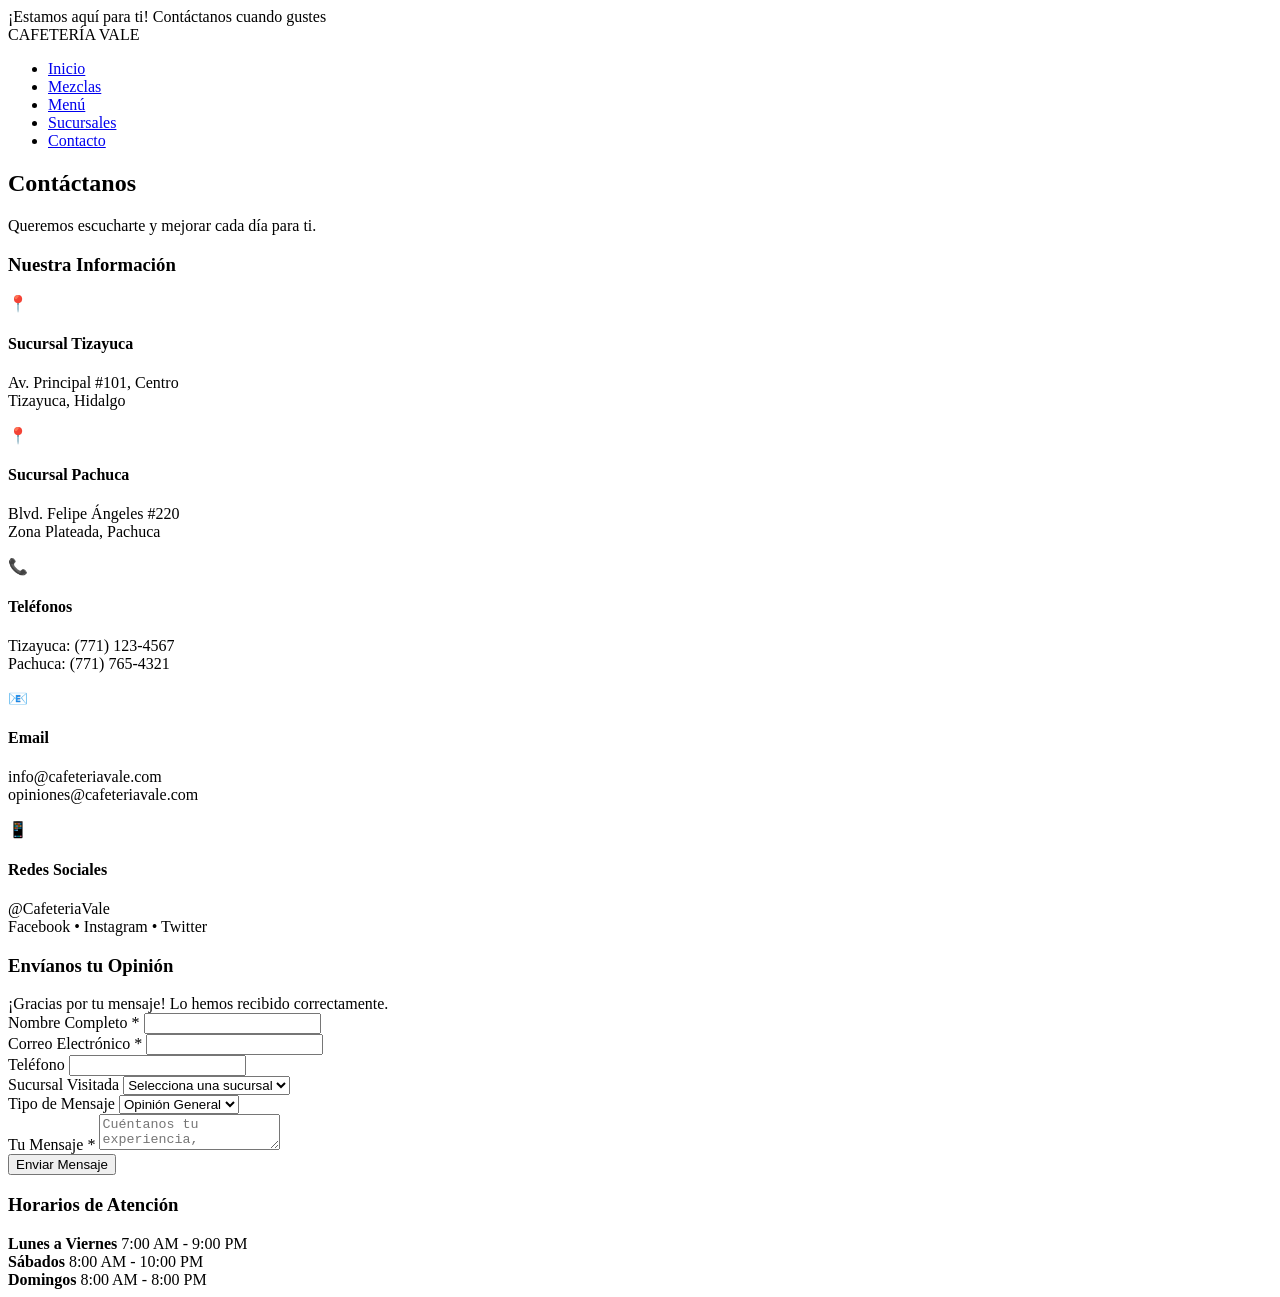
==== commit a2ee4dcf: "Actualizar contacto.html" ====
--- a/contacto.html
+++ b/contacto.html
@@ -1,268 +1,9 @@
 <!DOCTYPE html>
-
 <html lang="es">
 <head>
   <meta charset="UTF-8" />
   <meta name="viewport" content="width=device-width, initial-scale=1.0"/>
   <title>Contacto | Cafetería Vale</title>
-  <style>
-    * {
-      margin: 0;
-      padding: 0;
-      box-sizing: border-box;
-    }
-
-```
-body {
-  font-family: 'Arial', sans-serif;
-  line-height: 1.6;
-  color: #333;
-  background-color: #f8f6f3;
-}
-
-.top-bar {
-  background-color: #8B4513;
-  color: white;
-  text-align: center;
-  padding: 10px;
-  font-size: 14px;
-}
-
-.navbar {
-  background-color: #D2B48C;
-  padding: 1rem 2rem;
-  display: flex;
-  justify-content: space-between;
-  align-items: center;
-  box-shadow: 0 2px 5px rgba(0,0,0,0.1);
-}
-
-.logo {
-  font-size: 24px;
-  font-weight: bold;
-  color: #5D4E37;
-  letter-spacing: 2px;
-}
-
-.nav-links {
-  display: flex;
-  list-style: none;
-  gap: 2rem;
-}
-
-.nav-links a {
-  text-decoration: none;
-  color: #5D4E37;
-  font-weight: 500;
-  transition: color 0.3s ease;
-}
-
-.nav-links a:hover {
-  color: #8B4513;
-}
-
-.bienvenida {
-  background: linear-gradient(135deg, #8B4513, #D2B48C);
-  color: white;
-  text-align: center;
-  padding: 4rem 2rem;
-}
-
-.bienvenida h2 {
-  font-size: 3rem;
-  margin-bottom: 1rem;
-  text-shadow: 2px 2px 4px rgba(0,0,0,0.3);
-}
-
-.bienvenida p {
-  font-size: 1.2rem;
-  opacity: 0.9;
-}
-
-.contacto-container {
-  max-width: 1200px;
-  margin: 0 auto;
-  padding: 4rem 2rem;
-  display: grid;
-  grid-template-columns: 1fr 1fr;
-  gap: 4rem;
-}
-
-.info-contacto {
-  background: white;
-  padding: 2rem;
-  border-radius: 15px;
-  box-shadow: 0 10px 30px rgba(0,0,0,0.1);
-}
-
-.info-contacto h3 {
-  color: #8B4513;
-  font-size: 2rem;
-  margin-bottom: 2rem;
-  text-align: center;
-}
-
-.contacto-item {
-  display: flex;
-  align-items: center;
-  margin-bottom: 1.5rem;
-  padding: 1rem;
-  background: #f9f7f4;
-  border-radius: 10px;
-  border-left: 4px solid #D2B48C;
-}
-
-.contacto-icon {
-  width: 40px;
-  height: 40px;
-  background: #8B4513;
-  border-radius: 50%;
-  display: flex;
-  align-items: center;
-  justify-content: center;
-  margin-right: 1rem;
-  color: white;
-  font-weight: bold;
-}
-
-.contacto-texto h4 {
-  color: #5D4E37;
-  margin-bottom: 0.5rem;
-}
-
-.contacto-texto p {
-  color: #666;
-}
-
-.form-opiniones {
-  background: white;
-  padding: 2rem;
-  border-radius: 15px;
-  box-shadow: 0 10px 30px rgba(0,0,0,0.1);
-}
-
-.form-opiniones h3 {
-  color: #8B4513;
-  font-size: 2rem;
-  margin-bottom: 2rem;
-  text-align: center;
-}
-
-.form-group {
-  margin-bottom: 1.5rem;
-}
-
-.form-group label {
-  display: block;
-  margin-bottom: 0.5rem;
-  color: #5D4E37;
-  font-weight: 500;
-}
-
-.form-group input,
-.form-group textarea,
-.form-group select {
-  width: 100%;
-  padding: 1rem;
-  border: 2px solid #e0e0e0;
-  border-radius: 10px;
-  font-size: 16px;
-  transition: border-color 0.3s ease;
-  background-color: #fafafa;
-}
-
-.form-group input:focus,
-.form-group textarea:focus,
-.form-group select:focus {
-  outline: none;
-  border-color: #D2B48C;
-  background-color: white;
-}
-
-.form-group textarea {
-  resize: vertical;
-  min-height: 120px;
-}
-
-.btn-enviar {
-  background: linear-gradient(135deg, #8B4513, #D2B48C);
-  color: white;
-  padding: 1rem 2rem;
-  border: none;
-  border-radius: 25px;
-  font-size: 18px;
-  font-weight: bold;
-  cursor: pointer;
-  transition: transform 0.3s ease, box-shadow 0.3s ease;
-  width: 100%;
-}
-
-.btn-enviar:hover {
-  transform: translateY(-2px);
-  box-shadow: 0 5px 15px rgba(139, 69, 19, 0.3);
-}
-
-.mensaje-exito {
-  background: #d4edda;
-  color: #155724;
-  padding: 1rem;
-  border-radius: 10px;
-  border: 1px solid #c3e6cb;
-  margin-bottom: 1rem;
-  display: none;
-}
-
-.horarios {
-  background: white;
-  margin: 2rem auto;
-  max-width: 600px;
-  padding: 2rem;
-  border-radius: 15px;
-  box-shadow: 0 10px 30px rgba(0,0,0,0.1);
-  text-align: center;
-}
-
-.horarios h3 {
-  color: #8B4513;
-  font-size: 2rem;
-  margin-bottom: 1.5rem;
-}
-
-.horario-item {
-  display: flex;
-  justify-content: space-between;
-  padding: 0.5rem 0;
-  border-bottom: 1px solid #eee;
-}
-
-.horario-item:last-child {
-  border-bottom: none;
-}
-
-@media (max-width: 768px) {
-  .contacto-container {
-    grid-template-columns: 1fr;
-    gap: 2rem;
-    padding: 2rem 1rem;
-  }
-
-  .bienvenida h2 {
-    font-size: 2rem;
-  }
-
-  .nav-links {
-    flex-direction: column;
-    gap: 1rem;
-  }
-
-  .navbar {
-    flex-direction: column;
-    text-align: center;
-  }
-}
-```
-
-  </style>
 </head>
 <body>
 
@@ -288,101 +29,98 @@
     <div class="info-contacto">
       <h3>Nuestra Información</h3>
 
-```
-  <div class="contacto-item">
-    <div class="contacto-icon">📍</div>
-    <div class="contacto-texto">
-      <h4>Sucursal Tizayuca</h4>
-      <p>Av. Principal #101, Centro<br>Tizayuca, Hidalgo</p>
-    </div>
-  </div>
+      <div class="contacto-item">
+        <div class="contacto-icon">📍</div>
+        <div class="contacto-texto">
+          <h4>Sucursal Tizayuca</h4>
+          <p>Av. Principal #101, Centro<br>Tizayuca, Hidalgo</p>
+        </div>
+      </div>
 
-  <div class="contacto-item">
-    <div class="contacto-icon">📍</div>
-    <div class="contacto-texto">
-      <h4>Sucursal Pachuca</h4>
-      <p>Blvd. Felipe Ángeles #220<br>Zona Plateada, Pachuca</p>
-    </div>
-  </div>
+      <div class="contacto-item">
+        <div class="contacto-icon">📍</div>
+        <div class="contacto-texto">
+          <h4>Sucursal Pachuca</h4>
+          <p>Blvd. Felipe Ángeles #220<br>Zona Plateada, Pachuca</p>
+        </div>
+      </div>
 
-  <div class="contacto-item">
-    <div class="contacto-icon">📞</div>
-    <div class="contacto-texto">
-      <h4>Teléfonos</h4>
-      <p>Tizayuca: (771) 123-4567<br>Pachuca: (771) 765-4321</p>
-    </div>
-  </div>
+      <div class="contacto-item">
+        <div class="contacto-icon">📞</div>
+        <div class="contacto-texto">
+          <h4>Teléfonos</h4>
+          <p>Tizayuca: (771) 123-4567<br>Pachuca: (771) 765-4321</p>
+        </div>
+      </div>
 
-  <div class="contacto-item">
-    <div class="contacto-icon">📧</div>
-    <div class="contacto-texto">
-      <h4>Email</h4>
-      <p>info@cafeteriavale.com<br>valevale.pw@gmail.com</p>
-    </div>
-  </div>
+      <div class="contacto-item">
+        <div class="contacto-icon">📧</div>
+        <div class="contacto-texto">
+          <h4>Email</h4>
+          <p>info@cafeteriavale.com<br>opiniones@cafeteriavale.com</p>
+        </div>
+      </div>
 
-  <div class="contacto-item">
-    <div class="contacto-icon">📱</div>
-    <div class="contacto-texto">
-      <h4>Redes Sociales</h4>
-      <p>@CafeteriaVale<br>Facebook • Instagram • Twitter</p>
-    </div>
-  </div>
-</div>
-
-<div class="form-opiniones">
-  <h3>Envíanos tu Opinión</h3>
-  <div class="mensaje-exito" id="mensajeExito">
-    ¡Gracias por tu mensaje! Lo hemos recibido correctamente.
-  </div>
-  
-  <form id="formularioOpinion" action="mailto:opiniones@cafeteriavale.com" method="post" enctype="text/plain">
-    <div class="form-group">
-      <label for="nombre">Nombre Completo *</label>
-      <input type="text" id="nombre" name="nombre" required>
+      <div class="contacto-item">
+        <div class="contacto-icon">📱</div>
+        <div class="contacto-texto">
+          <h4>Redes Sociales</h4>
+          <p>@CafeteriaVale<br>Facebook • Instagram • Twitter</p>
+        </div>
+      </div>
     </div>
 
-    <div class="form-group">
-      <label for="email">Correo Electrónico *</label>
-      <input type="email" id="email" name="email" required>
+    <div class="form-opiniones">
+      <h3>Envíanos tu Opinión</h3>
+      <div class="mensaje-exito" id="mensajeExito">
+        ¡Gracias por tu mensaje! Lo hemos recibido correctamente.
+      </div>
+      
+      <form id="formularioOpinion" action="mailto:opiniones@cafeteriavale.com" method="post" enctype="text/plain">
+        <div class="form-group">
+          <label for="nombre">Nombre Completo *</label>
+          <input type="text" id="nombre" name="nombre" required>
+        </div>
+
+        <div class="form-group">
+          <label for="email">Correo Electrónico *</label>
+          <input type="email" id="email" name="email" required>
+        </div>
+
+        <div class="form-group">
+          <label for="telefono">Teléfono</label>
+          <input type="tel" id="telefono" name="telefono">
+        </div>
+
+        <div class="form-group">
+          <label for="sucursal">Sucursal Visitada</label>
+          <select id="sucursal" name="sucursal">
+            <option value="">Selecciona una sucursal</option>
+            <option value="tizayuca">Tizayuca</option>
+            <option value="pachuca">Pachuca</option>
+            <option value="ambas">Ambas</option>
+          </select>
+        </div>
+
+        <div class="form-group">
+          <label for="tipoMensaje">Tipo de Mensaje</label>
+          <select id="tipoMensaje" name="tipoMensaje">
+            <option value="opinion">Opinión General</option>
+            <option value="felicitacion">Felicitación</option>
+            <option value="sugerencia">Sugerencia</option>
+            <option value="queja">Queja</option>
+            <option value="pregunta">Pregunta</option>
+          </select>
+        </div>
+
+        <div class="form-group">
+          <label for="mensaje">Tu Mensaje *</label>
+          <textarea id="mensaje" name="mensaje" placeholder="Cuéntanos tu experiencia, sugerencias o cualquier comentario que tengas..." required></textarea>
+        </div>
+
+        <button type="submit" class="btn-enviar">Enviar Mensaje</button>
+      </form>
     </div>
-
-    <div class="form-group">
-      <label for="telefono">Teléfono</label>
-      <input type="tel" id="telefono" name="telefono">
-    </div>
-
-    <div class="form-group">
-      <label for="sucursal">Sucursal Visitada</label>
-      <select id="sucursal" name="sucursal">
-        <option value="">Selecciona una sucursal</option>
-        <option value="tizayuca">Tizayuca</option>
-        <option value="pachuca">Pachuca</option>
-        <option value="ambas">Ambas</option>
-      </select>
-    </div>
-
-    <div class="form-group">
-      <label for="tipoMensaje">Tipo de Mensaje</label>
-      <select id="tipoMensaje" name="tipoMensaje">
-        <option value="opinion">Opinión General</option>
-        <option value="felicitacion">Felicitación</option>
-        <option value="sugerencia">Sugerencia</option>
-        <option value="queja">Queja</option>
-        <option value="pregunta">Pregunta</option>
-      </select>
-    </div>
-
-    <div class="form-group">
-      <label for="mensaje">Tu Mensaje *</label>
-      <textarea id="mensaje" name="mensaje" placeholder="Cuéntanos tu experiencia, sugerencias o cualquier comentario que tengas..." required></textarea>
-    </div>
-
-    <button type="submit" class="btn-enviar">Enviar Mensaje</button>
-  </form>
-</div>
-```
-
   </div>
 
   <div class="horarios">
@@ -401,53 +139,5 @@
     </div>
   </div>
 
-  <script>
-    document.getElementById('formularioOpinion').addEventListener('submit', function(e) {
-      e.preventDefault();
-      
-      // Obtener valores del formulario
-      const nombre = document.getElementById('nombre').value;
-      const email = document.getElementById('email').value;
-      const telefono = document.getElementById('telefono').value;
-      const sucursal = document.getElementById('sucursal').value;
-      const tipoMensaje = document.getElementById('tipoMensaje').value;
-      const mensaje = document.getElementById('mensaje').value;
-      
-      // Crear el cuerpo del email
-      const cuerpoEmail = `
-Nuevo mensaje de contacto - Cafetería Vale
-
-Nombre: ${nombre}
-Email: ${email}
-Teléfono: ${telefono || 'No proporcionado'}
-Sucursal: ${sucursal || 'No especificada'}
-Tipo de mensaje: ${tipoMensaje}
-
-Mensaje:
-${mensaje}
-
----
-Enviado desde el formulario de contacto de Cafetería Vale
-      `.trim();
-      
-      // Crear el enlace mailto
-      const asunto = encodeURIComponent(`${tipoMensaje.charAt(0).toUpperCase() + tipoMensaje.slice(1)} - ${nombre}`);
-      const cuerpo = encodeURIComponent(cuerpoEmail);
-      const mailtoLink = `mailto:opiniones@cafeteriavale.com?subject=${asunto}&body=${cuerpo}`;
-      
-      // Abrir el cliente de email
-      window.location.href = mailtoLink;
-      
-      // Mostrar mensaje de éxito
-      document.getElementById('mensajeExito').style.display = 'block';
-      
-      // Limpiar formulario
-      document.getElementById('formularioOpinion').reset();
-      
-      // Scroll hacia arriba para ver el mensaje
-      document.getElementById('mensajeExito').scrollIntoView({ behavior: 'smooth' });
-    });
-  </script>
-
 </body>
 </html>
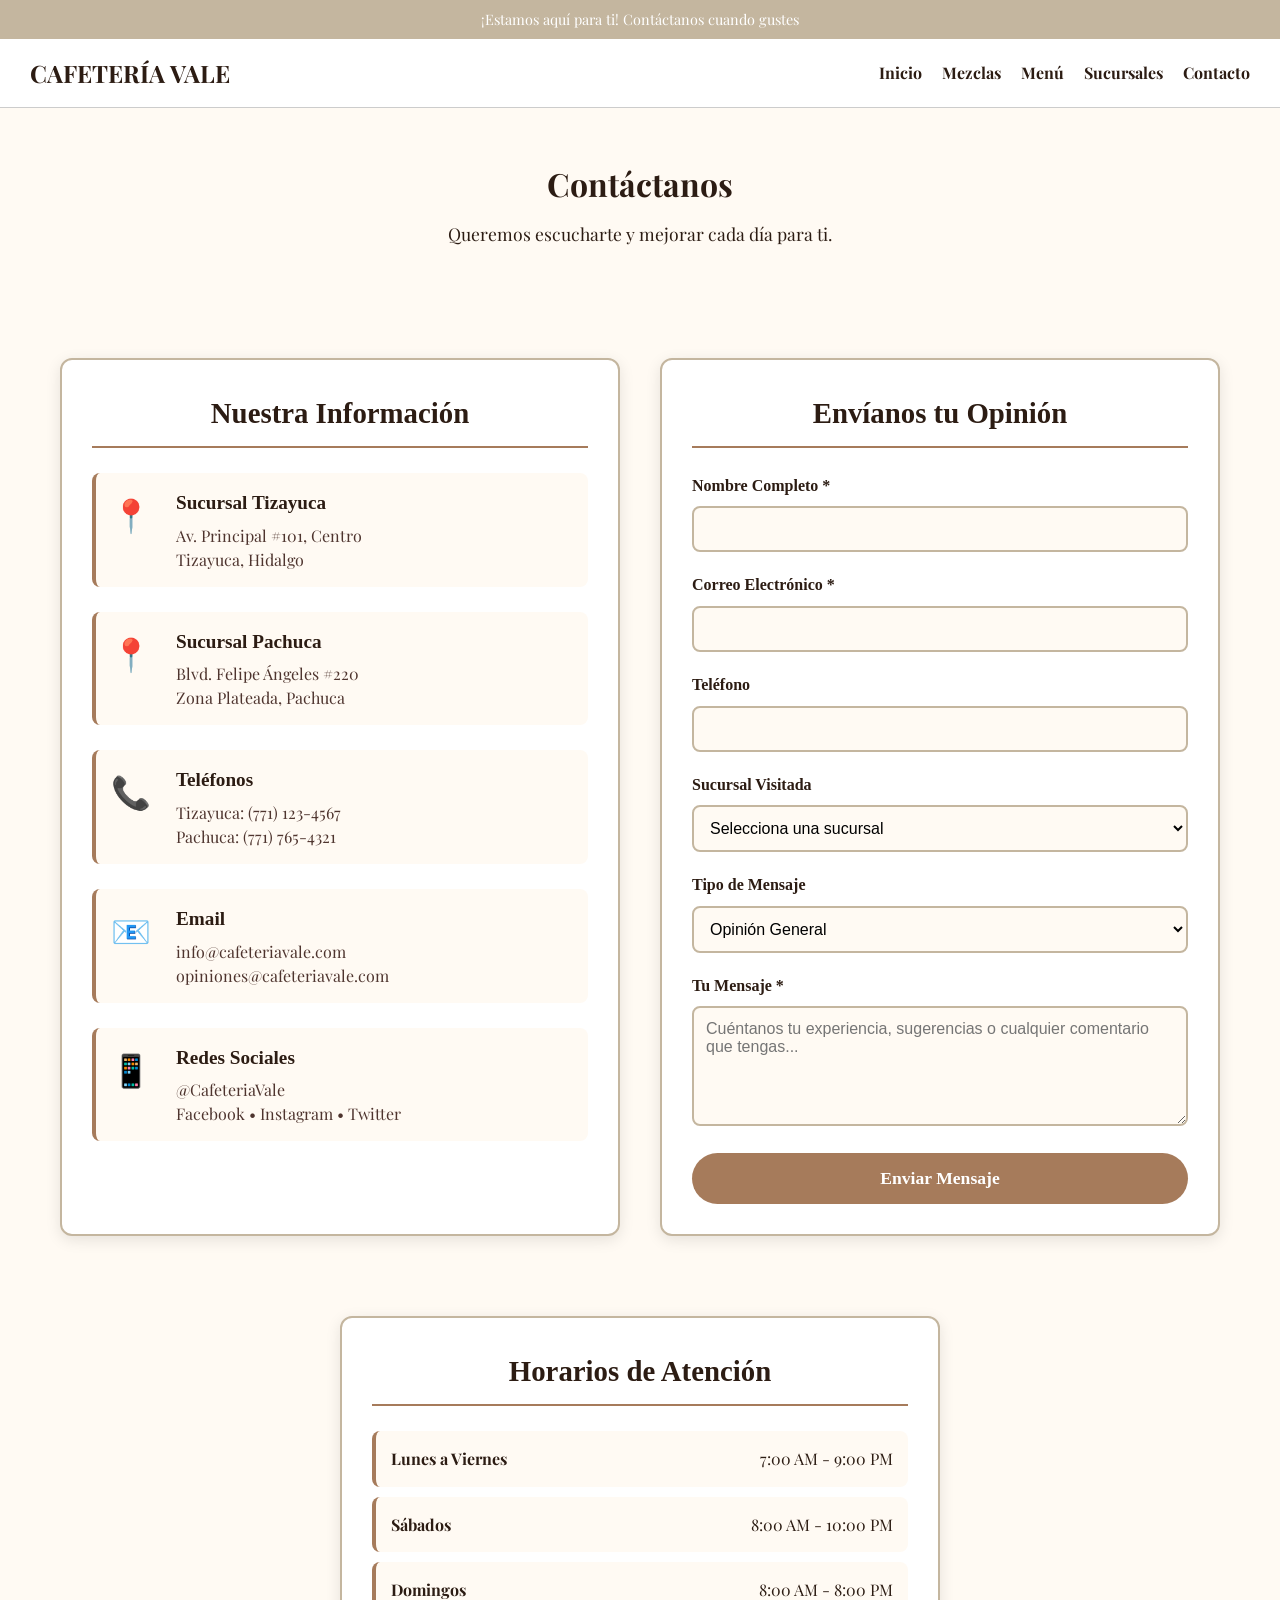
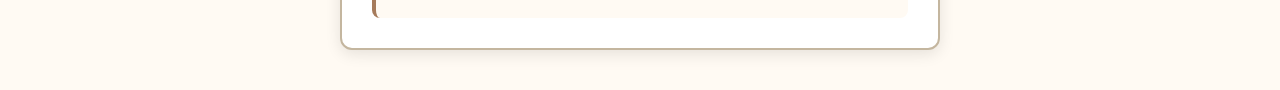
==== commit 791b8a2a: "Actualizar contacto.html" ====
--- a/contacto.html
+++ b/contacto.html
@@ -4,6 +4,7 @@
   <meta charset="UTF-8" />
   <meta name="viewport" content="width=device-width, initial-scale=1.0"/>
   <title>Contacto | Cafetería Vale</title>
+  <link rel="stylesheet" href="style.css" />
 </head>
 <body>
 
--- a/style.css
+++ b/style.css
@@ -0,0 +1,802 @@
+/* Fuente vintage */
+@import url('https://fonts.googleapis.com/css2?family=Playfair+Display:wght@500&family=Roboto&display=swap');
+
+* {
+  margin: 0;
+  padding: 0;
+  box-sizing: border-box;
+}
+
+body {
+  font-family: 'Playfair Display', serif;
+  background-color: #fffaf3;
+  color: #2c1c13;
+  line-height: 1.6;
+}
+
+/* Top bar de envíos */
+.top-bar {
+  background-color: #c4b69f;
+  color: white;
+  text-align: center;
+  padding: 8px;
+  font-size: 0.9rem;
+}
+
+/* Navbar */
+.navbar {
+  display: flex;
+  justify-content: space-between;
+  align-items: center;
+  background-color: #fff;
+  padding: 15px 30px;
+  border-bottom: 1px solid #ccc;
+}
+
+.logo {
+  font-size: 1.5rem;
+  font-weight: bold;
+  color: #2c1c13;
+}
+
+.nav-links {
+  list-style: none;
+  display: flex;
+  gap: 20px;
+}
+
+.nav-links li a {
+  text-decoration: none;
+  color: #2c1c13;
+  font-weight: bold;
+  transition: color 0.3s;
+}
+
+.nav-links li a:hover {
+  color: #a67b5b;
+}
+
+.icons button {
+  font-size: 1.3rem;
+  background: none;
+  border: none;
+  cursor: pointer;
+}
+
+/* Sección de bienvenida */
+.bienvenida {
+  text-align: center;
+  padding: 50px 20px;
+}
+
+.bienvenida h2 {
+  font-size: 2rem;
+  margin-bottom: 10px;
+}
+
+.bienvenida p {
+  font-size: 1.1rem;
+  margin-bottom: 20px;
+}
+
+.boton-descarga {
+  display: inline-block;
+  background-color: #a67b5b;
+  color: white;
+  padding: 10px 20px;
+  text-decoration: none;
+  border-radius: 30px;
+  font-weight: bold;
+  margin-bottom: 30px;
+  transition: background-color 0.3s;
+}
+
+.boton-descarga:hover {
+  background-color: #8c5c3c;
+}
+
+.bienvenida img {
+  max-width: 90%;
+  height: auto;
+  margin-top: 20px;
+  border-radius: 10px;
+  box-shadow: 0 4px 10px rgba(0,0,0,0.1);
+}
+.producto {
+  width: 300px;
+  background-color: #fff9f3;
+  border-radius: 10px;
+  box-shadow: 0 4px 10px rgba(0, 0, 0, 0.1);
+  margin: 15px;
+  padding: 20px;
+  text-align: center;
+  font-family: 'Georgia', serif;
+  color: #4e342e;
+  display: inline-block;
+  vertical-align: top;
+  transition: transform 0.3s ease;
+}
+
+.producto:hover {
+  transform: scale(1.03);
+}
+
+.producto img {
+  width: 100%;
+  height: auto;
+  border-radius: 8px;
+  margin-bottom: 15px;
+}
+
+.producto h3 {
+  font-size: 20px;
+  margin-bottom: 10px;
+  color: #3e2723;
+}
+
+.producto p {
+  font-size: 16px;
+  margin: 5px 0;
+}
+
+.boton-descarga {
+  background-color: #6d4c41;
+  color: white;
+  border: none;
+  padding: 10px 18px;
+  margin-top: 10px;
+  border-radius: 5px;
+  cursor: pointer;
+  font-weight: bold;
+  font-size: 14px;
+  transition: background-color 0.3s ease;
+}
+
+.boton-descarga:hover {
+  background-color: #4e342e;
+}
+
+/* Sección de productos */
+.productos {
+  display: flex;
+  flex-wrap: wrap;
+  gap: 2em;
+  justify-content: center;
+  padding: 2em;
+}
+
+.producto {
+  background-color: white;
+  border-radius: 12px;
+  box-shadow: 0 4px 8px rgba(0,0,0,0.1);
+  padding: 1em;
+  width: 280px;
+  text-align: center;
+  transition: transform 0.3s;
+}
+
+.producto:hover {
+  transform: translateY(-5px);
+}
+
+.producto img {
+  width: 100%;
+  height: 180px;
+  object-fit: cover;
+  border-radius: 8px;
+  margin-bottom: 1em;
+}
+
+.producto h3 {
+  font-family: 'Playfair Display', serif;
+  font-size: 1.4em;
+  margin-bottom: 0.2em;
+}
+
+.producto p {
+  color: #4e342e;
+  font-size: 1.1em;
+  margin-bottom: 1em;
+}
+
+.producto label {
+  display: block;
+  margin: 0.5em 0 0.2em;
+  font-size: 0.9em;
+  text-align: left;
+}
+
+.producto select {
+  width: 100%;
+  padding: 0.5em;
+  margin-top: 0.2em;
+  border: 1px solid #ccc;
+  border-radius: 5px;
+  font-family: 'Roboto', sans-serif;
+}
+
+/* Botón agregar */
+.producto button {
+  margin-top: 1em;
+  padding: 0.6em 1.5em;
+  background-color: #a67b5b;
+  color: white;
+  border: none;
+  border-radius: 30px;
+  font-weight: bold;
+  cursor: pointer;
+  transition: background-color 0.3s;
+}
+
+.producto button:hover {
+  background-color: #8c5c3c;
+}
+.menu-productos {
+  display: grid;
+  grid-template-columns: repeat(auto-fit, minmax(250px, 1fr)); /* columnas adaptables */
+  gap: 30px;
+  padding: 20px;
+}
+.producto {
+  background-color: #fff; /* Fondo blanco o café claro */
+  border-radius: 10px;
+  padding: 20px;
+  box-shadow: 0 2px 8px rgba(0, 0, 0, 0.1);
+  text-align: center;
+}
+
+.producto img {
+  width: 100%;
+  height: 180px;
+  object-fit: cover;
+  border-radius: 8px;
+  margin-bottom: 10px;
+}
+
+.producto h2 {
+  font-size: 1.3rem;
+  color: #3e2723; /* Café oscuro */
+  margin: 10px 0;
+}
+
+.producto label,
+.producto select,
+.producto button {
+  display: block;
+  width: 100%;
+  margin: 5px 0;
+}
+
+.producto button {
+  background-color: #6d4c41; /* Café */
+  color: #fff;
+  border: none;
+  padding: 10px;
+  border-radius: 5px;
+  cursor: pointer;
+  transition: background 0.3s ease;
+}
+
+.producto button:hover {
+  background-color: #5d4037; /* Café más oscuro al pasar el mouse */
+}
+
+/* Footer */
+footer {
+  text-align: center;
+  padding: 20px;
+  background-color: #2c1c13;
+  color: white;
+  font-size: 0.9rem;
+  margin-top: 40px;
+}
+
+/* ESTILOS PARA EL CARRITO */
+
+/* Contenedor principal del carrito */
+#carrito-contenedor {
+  position: fixed;
+  top: 0;
+  right: -400px;
+  width: 400px;
+  height: 100vh;
+  background-color: #fff;
+  border-left: 3px solid #6B4F3A;
+  box-shadow: -4px 0 15px rgba(0, 0, 0, 0.2);
+  transition: right 0.3s ease-in-out;
+  z-index: 1000;
+  display: flex;
+  flex-direction: column;
+}
+
+#carrito-contenedor.abierto {
+  right: 0;
+}
+
+/* Header del carrito */
+.carrito-header {
+  background-color: #6B4F3A;
+  color: white;
+  padding: 20px;
+  display: flex;
+  justify-content: space-between;
+  align-items: center;
+}
+
+.carrito-header h3 {
+  margin: 0;
+  font-size: 1.3rem;
+}
+
+.btn-cerrar {
+  background: none;
+  border: none;
+  color: white;
+  font-size: 24px;
+  cursor: pointer;
+  padding: 0;
+  width: 30px;
+  height: 30px;
+  border-radius: 50%;
+  display: flex;
+  align-items: center;
+  justify-content: center;
+}
+
+.btn-cerrar:hover {
+  background-color: rgba(255, 255, 255, 0.1);
+}
+
+/* Contenido del carrito */
+.carrito-contenido {
+  flex: 1;
+  padding: 20px;
+  overflow-y: auto;
+  display: flex;
+  flex-direction: column;
+}
+
+/* Lista de productos */
+#lista-carrito {
+  list-style: none;
+  padding: 0;
+  margin: 0;
+  flex: 1;
+}
+
+/* Items individuales del carrito */
+.item-carrito {
+  background-color: #f9f9f9;
+  border: 1px solid #e0e0e0;
+  border-radius: 8px;
+  padding: 15px;
+  margin-bottom: 10px;
+  transition: box-shadow 0.2s;
+}
+
+.item-carrito:hover {
+  box-shadow: 0 2px 8px rgba(0, 0, 0, 0.1);
+}
+
+.item-info {
+  display: flex;
+  justify-content: space-between;
+  align-items: center;
+  margin-bottom: 10px;
+}
+
+.item-nombre {
+  font-weight: bold;
+  font-size: 0.9rem;
+  color: #2c1c13;
+  flex: 1;
+}
+
+.item-precio {
+  color: #6B4F3A;
+  font-weight: bold;
+}
+
+/* Controles de cantidad */
+.item-controles {
+  display: flex;
+  align-items: center;
+  gap: 10px;
+  margin-bottom: 10px;
+}
+
+.btn-cantidad {
+  background-color: #6B4F3A;
+  color: white;
+  border: none;
+  width: 30px;
+  height: 30px;
+  border-radius: 50%;
+  cursor: pointer;
+  font-size: 16px;
+  display: flex;
+  align-items: center;
+  justify-content: center;
+}
+
+.btn-cantidad:hover {
+  background-color: #5a3f2a;
+}
+
+.cantidad {
+  background-color: #e0e0e0;
+  padding: 5px 15px;
+  border-radius: 15px;
+  font-weight: bold;
+  min-width: 40px;
+  text-align: center;
+}
+
+.btn-eliminar {
+  background-color: #d32f2f;
+  color: white;
+  border: none;
+  padding: 5px 10px;
+  border-radius: 4px;
+  cursor: pointer;
+  margin-left: auto;
+}
+
+.btn-eliminar:hover {
+  background-color: #b71c1c;
+}
+
+/* Subtotal del item */
+.item-subtotal {
+  text-align: right;
+  font-weight: bold;
+  color: #6B4F3A;
+  font-size: 0.9rem;
+}
+
+/* Total del carrito */
+.carrito-total {
+  border-top: 2px solid #6B4F3A;
+  padding-top: 15px;
+  margin-top: 10px;
+  margin-bottom: 20px;
+}
+
+#total-carrito {
+  font-size: 1.3rem;
+  font-weight: bold;
+  color: #2c1c13;
+  text-align: center;
+  background-color: #f5f5f5;
+  padding: 10px;
+  border-radius: 8px;
+}
+
+/* Botones de acción */
+.carrito-acciones {
+  display: flex;
+  flex-direction: column;
+  gap: 10px;
+}
+
+.btn-vaciar, .btn-checkout {
+  padding: 12px 20px;
+  border: none;
+  border-radius: 25px;
+  font-weight: bold;
+  cursor: pointer;
+  transition: background-color 0.3s;
+  font-size: 1rem;
+}
+
+.btn-vaciar {
+  background-color: #757575;
+  color: white;
+}
+
+.btn-vaciar:hover {
+  background-color: #616161;
+}
+
+.btn-checkout {
+  background-color: #4CAF50;
+  color: white;
+}
+
+.btn-checkout:hover {
+  background-color: #45a049;
+}
+
+/* Notificación de producto agregado */
+.notificacion-agregado {
+  position: fixed;
+  top: 20px;
+  right: 20px;
+  background-color: #4CAF50;
+  color: white;
+  padding: 15px 20px;
+  border-radius: 8px;
+  box-shadow: 0 4px 12px rgba(0, 0, 0, 0.15);
+  transform: translateX(100%);
+  transition: transform 0.3s ease-in-out;
+  z-index: 1001;
+  font-weight: bold;
+}
+
+.notificacion-agregado.mostrar {
+  transform: translateX(0);
+}
+
+/* Responsive para el carrito */
+@media (max-width: 768px) {
+  #carrito-contenedor {
+    width: 100%;
+    right: -100%;
+  }
+  
+  .carrito-header h3 {
+    font-size: 1.1rem;
+  }
+  
+  .item-nombre {
+    font-size: 0.8rem;
+  }
+  
+  .item-controles {
+    flex-wrap: wrap;
+    gap: 5px;
+  }
+}
+
+/* Estilos para la página de contacto */
+.contacto-container {
+display: grid;
+grid-template-columns: 1fr 1fr;
+gap: 40px;
+max-width: 1200px;
+margin: 0 auto;
+padding: 40px 20px;
+}
+
+.info-contacto {
+background-color: #fff;
+padding: 30px;
+border-radius: 12px;
+box-shadow: 0 4px 15px rgba(0, 0, 0, 0.1);
+border: 2px solid #c4b69f;
+}
+
+.info-contacto h3 {
+font-family: ‘Playfair Display’, serif;
+font-size: 1.8rem;
+color: #2c1c13;
+margin-bottom: 25px;
+text-align: center;
+border-bottom: 2px solid #a67b5b;
+padding-bottom: 10px;
+}
+
+.contacto-item {
+display: flex;
+align-items: flex-start;
+margin-bottom: 25px;
+padding: 15px;
+background-color: #fffaf3;
+border-radius: 8px;
+border-left: 4px solid #a67b5b;
+transition: transform 0.3s ease;
+}
+
+.contacto-item:hover {
+transform: translateX(5px);
+}
+
+.contacto-icon {
+font-size: 2rem;
+margin-right: 15px;
+min-width: 50px;
+}
+
+.contacto-texto h4 {
+font-family: ‘Playfair Display’, serif;
+color: #2c1c13;
+font-size: 1.2rem;
+margin-bottom: 5px;
+}
+
+.contacto-texto p {
+color: #4e342e;
+line-height: 1.5;
+margin: 0;
+}
+
+/* Formulario de opiniones */
+.form-opiniones {
+background-color: #fff;
+padding: 30px;
+border-radius: 12px;
+box-shadow: 0 4px 15px rgba(0, 0, 0, 0.1);
+border: 2px solid #c4b69f;
+}
+
+.form-opiniones h3 {
+font-family: ‘Playfair Display’, serif;
+font-size: 1.8rem;
+color: #2c1c13;
+margin-bottom: 25px;
+text-align: center;
+border-bottom: 2px solid #a67b5b;
+padding-bottom: 10px;
+}
+
+.mensaje-exito {
+background-color: #d4edda;
+color: #155724;
+padding: 15px;
+border-radius: 8px;
+border: 1px solid #c3e6cb;
+margin-bottom: 20px;
+display: none;
+text-align: center;
+font-weight: bold;
+}
+
+.form-group {
+margin-bottom: 20px;
+}
+
+.form-group label {
+display: block;
+margin-bottom: 8px;
+font-weight: bold;
+color: #2c1c13;
+font-family: ‘Playfair Display’, serif;
+}
+
+.form-group input,
+.form-group select,
+.form-group textarea {
+width: 100%;
+padding: 12px;
+border: 2px solid #c4b69f;
+border-radius: 8px;
+font-family: ‘Roboto’, sans-serif;
+font-size: 1rem;
+background-color: #fffaf3;
+transition: border-color 0.3s ease;
+}
+
+.form-group input:focus,
+.form-group select:focus,
+.form-group textarea:focus {
+outline: none;
+border-color: #a67b5b;
+box-shadow: 0 0 5px rgba(166, 123, 91, 0.3);
+}
+
+.form-group textarea {
+height: 120px;
+resize: vertical;
+}
+
+.btn-enviar {
+background-color: #a67b5b;
+color: white;
+padding: 15px 30px;
+border: none;
+border-radius: 30px;
+font-size: 1.1rem;
+font-weight: bold;
+cursor: pointer;
+transition: all 0.3s ease;
+width: 100%;
+font-family: ‘Playfair Display’, serif;
+}
+
+.btn-enviar:hover {
+background-color: #8c5c3c;
+transform: translateY(-2px);
+box-shadow: 0 4px 12px rgba(140, 92, 60, 0.3);
+}
+
+/* Sección de horarios */
+.horarios {
+max-width: 600px;
+margin: 40px auto;
+padding: 30px;
+background-color: #fff;
+border-radius: 12px;
+box-shadow: 0 4px 15px rgba(0, 0, 0, 0.1);
+border: 2px solid #c4b69f;
+}
+
+.horarios h3 {
+font-family: ‘Playfair Display’, serif;
+font-size: 1.8rem;
+color: #2c1c13;
+margin-bottom: 25px;
+text-align: center;
+border-bottom: 2px solid #a67b5b;
+padding-bottom: 10px;
+}
+
+.horario-item {
+display: flex;
+justify-content: space-between;
+align-items: center;
+padding: 15px;
+margin-bottom: 10px;
+background-color: #fffaf3;
+border-radius: 8px;
+border-left: 4px solid #a67b5b;
+transition: background-color 0.3s ease;
+}
+
+.horario-item:hover {
+background-color: #f5f0e8;
+}
+
+.horario-item:last-child {
+margin-bottom: 0;
+}
+
+/* Responsive para contacto */
+@media (max-width: 768px) {
+.contacto-container {
+grid-template-columns: 1fr;
+gap: 30px;
+padding: 20px 15px;
+}
+
+.info-contacto,
+.form-opiniones {
+padding: 20px;
+}
+
+.info-contacto h3,
+.form-opiniones h3 {
+font-size: 1.5rem;
+}
+
+.contacto-item {
+flex-direction: column;
+text-align: center;
+}
+
+.contacto-icon {
+margin-right: 0;
+margin-bottom: 10px;
+}
+
+.horarios {
+margin: 30px 15px;
+padding: 20px;
+}
+
+.horario-item {
+flex-direction: column;
+text-align: center;
+gap: 5px;
+}
+}
+
+/* Responsivo */
+@media (max-width: 768px) {
+  .navbar {
+    flex-direction: column;
+    gap: 15px;
+  }
+
+  .nav-links {
+    flex-direction: column;
+    gap: 10px;
+  }
+
+  .bienvenida h2 {
+    font-size: 1.5rem;
+  }
+
+  .producto {
+    width: 90%;
+  }
+}
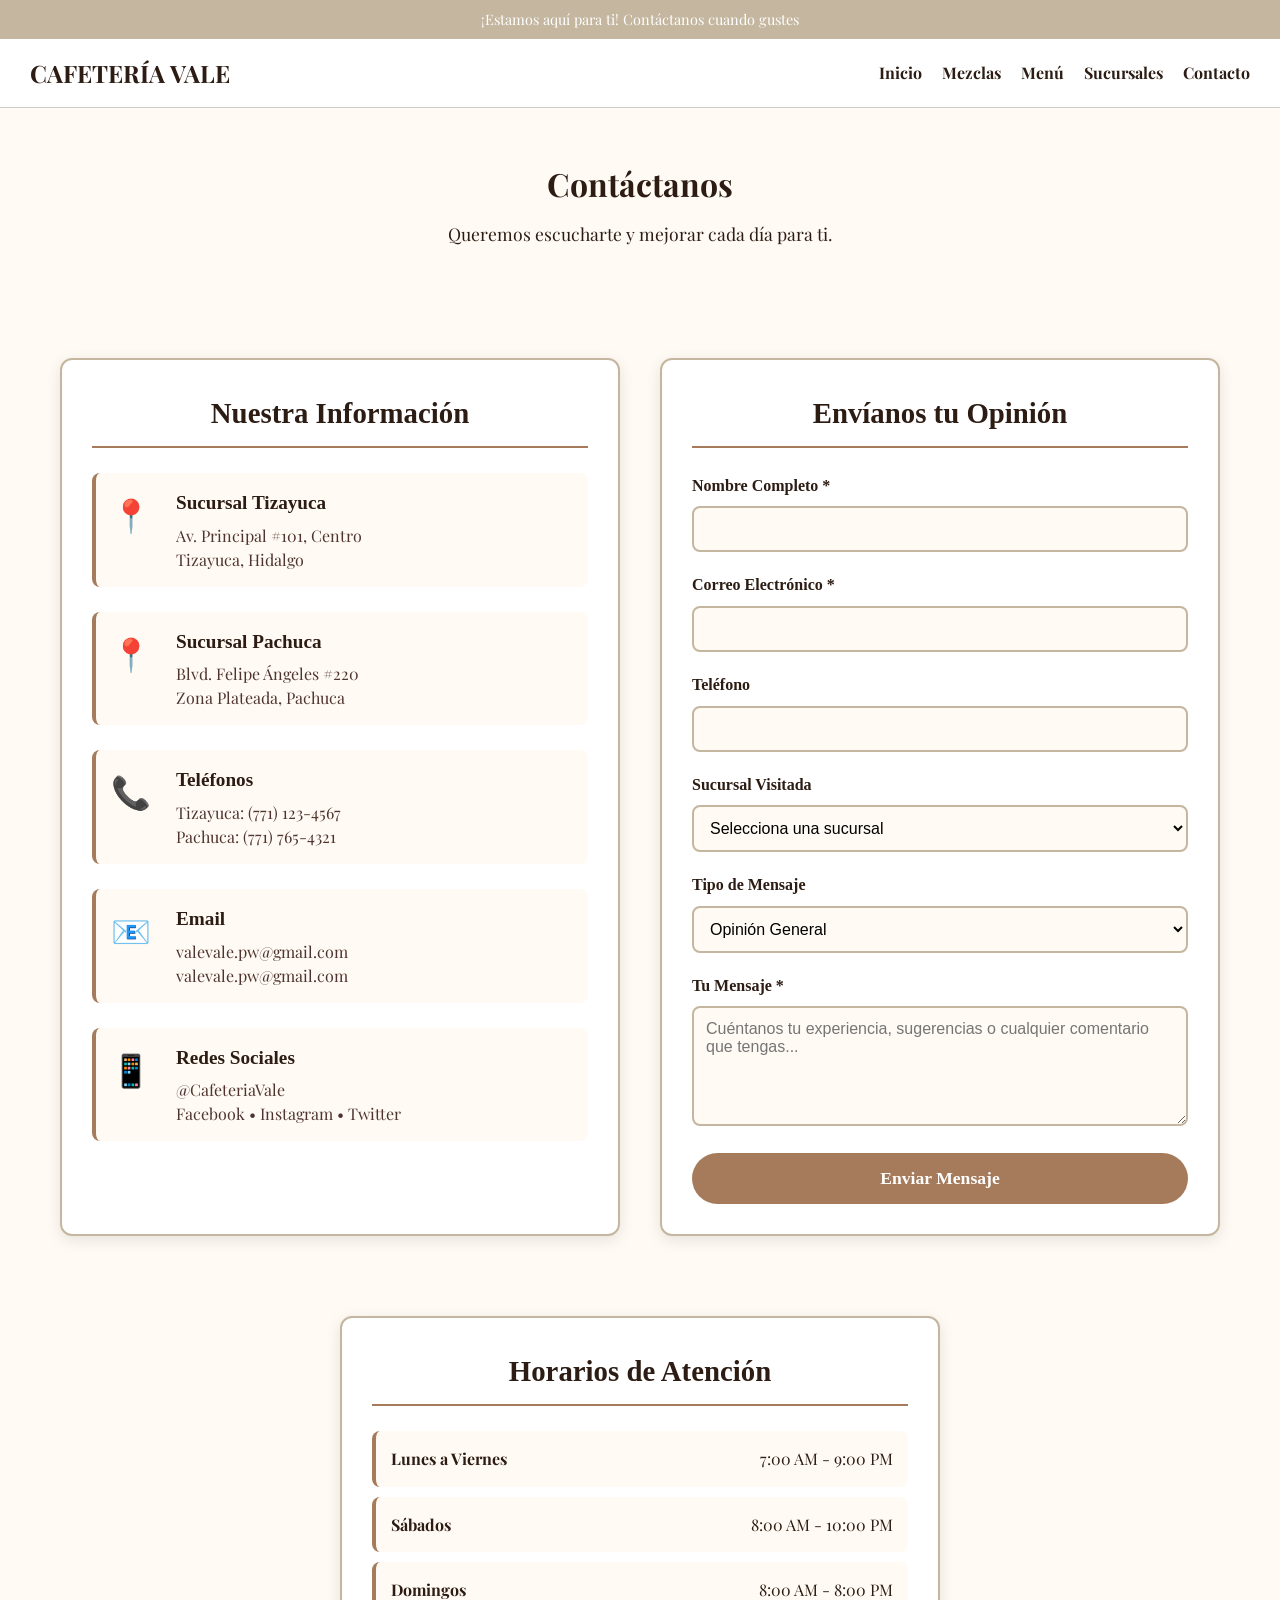
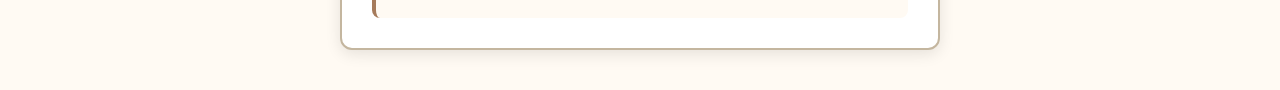
==== commit dda20a49: "Actualizar contacto.html" ====
--- a/contacto.html
+++ b/contacto.html
@@ -58,7 +58,7 @@
         <div class="contacto-icon">📧</div>
         <div class="contacto-texto">
           <h4>Email</h4>
-          <p>info@cafeteriavale.com<br>opiniones@cafeteriavale.com</p>
+          <p>valevale.pw@gmail.com<br>valevale.pw@gmail.com</p>
         </div>
       </div>
 
